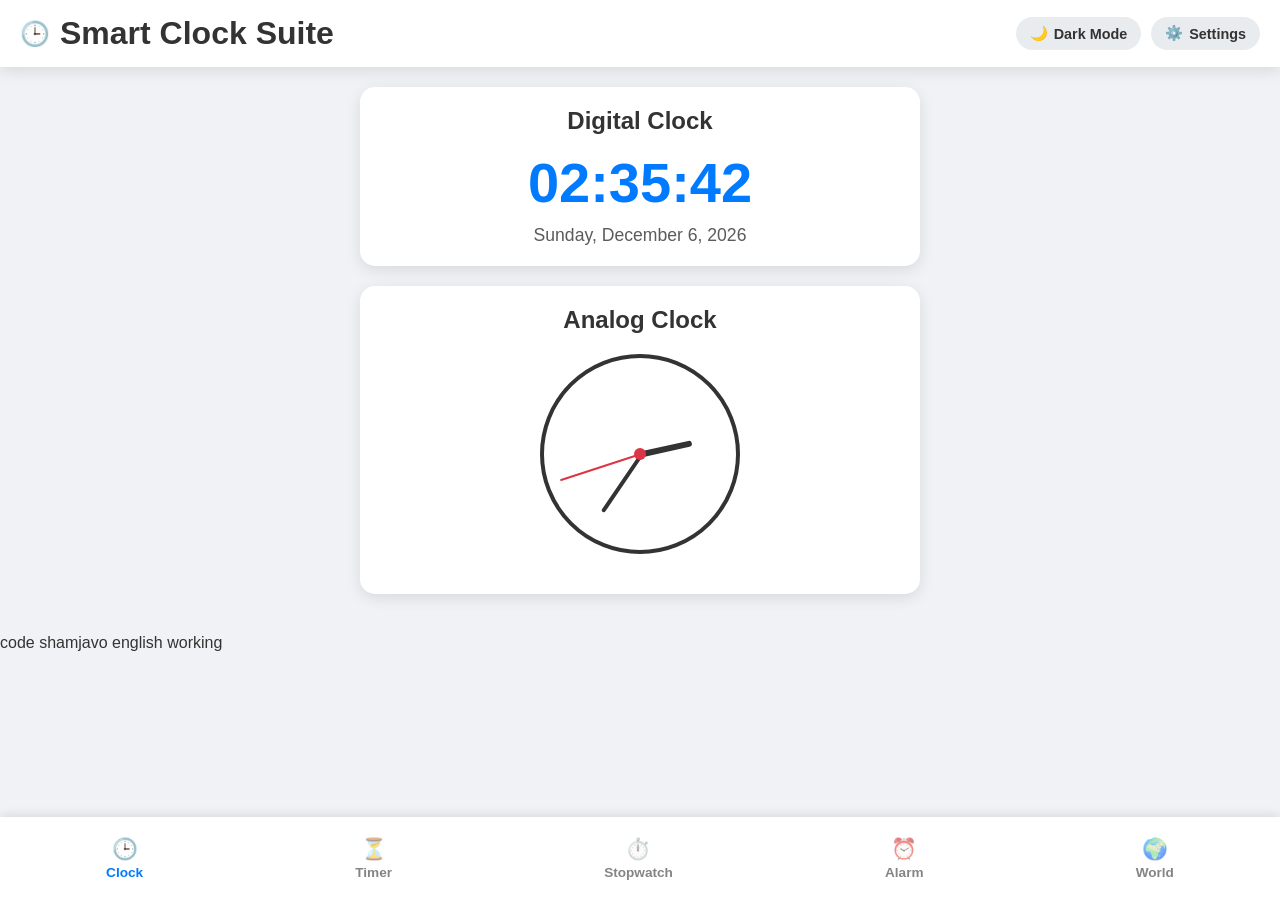
==== index.html @ b1844b11 "fix folder structure" ====
<!DOCTYPE html>
<html lang="en">
<head>
    <meta charset="UTF-8">
    <meta name="viewport" content="width=device-width, initial-scale=1.0">
    <title>Smart Clock Suite</title>
    <link rel="stylesheet" href="style.css">
    <link rel="icon" href="data:,">

</head>
<body>

    <!-- HEADER -->
    <header class="header">
        <div class="logo-box">
            <span>🕒</span>
            <h1>Smart Clock Suite</h1>
        </div>
        <div class="header-actions">
            <button id="themeBtn" title="Toggle Theme" class="fallback-btn">
                <span class="mode-icon">🌙</span> <span class="btn-text">Dark Mode</span>
            </button>
            <button id="settingsBtn" onclick="alert('Settings Coming Soon')" title="Settings" class="fallback-btn">
                <span>⚙️</span> <span class="btn-text">Settings</span>
            </button>
        </div>
    </header>

    <!-- CLOCK PAGE -->
    <section id="clockPage" class="page active">
        <div class="card">
            <h2>Digital Clock</h2>
            <div id="digitalClock" class="digital-clock">00:00:00</div>
            <div id="dateDisplay" class="date-display">Loading...</div>
        </div>

        <div class="card">
            <h2>Analog Clock</h2>
            <div class="analog-clock">
                <div class="hand hour" id="hour"></div>
                <div class="hand minute" id="minute"></div>
                <div class="hand second" id="second"></div>
                <div class="center-dot"></div>
            </div>
        </div>
    </section>

    <!-- TIMER PAGE -->
    <section id="timerPage" class="page">
        <div class="card">
            <h2>Timer</h2>
            <div class="timer-inputs">
                <input type="number" id="hours" placeholder="HH" min="0" max="23">
                <input type="number" id="minutes" placeholder="MM" min="0" max="59">
                <input type="number" id="seconds" placeholder="SS" min="0" max="59">
            </div>
            <select id="timerSound">
                <option value="beep1">🎵 Beep Sound 1</option>
                <option value="beep2">🎵 Beep Sound 2</option>
            </select>
            <div id="timerDisplay" class="big-display">00:00:00</div>
            <div class="button-group">
                <button id="startTimerBtn">Start</button>
                <button id="pauseTimerBtn">Pause</button>
                <button id="resetTimerBtn">Reset</button>
            </div>
            <h3>Recent Timers</h3>
            <div id="recentTimers">No Recent Timers</div>
            <button id="clearRecentBtn">Clear Recent</button>
        </div>
    </section>

    <!-- STOPWATCH PAGE -->
    <section id="stopwatchPage" class="page">
        <div class="card">
            <h2>Stopwatch</h2>
            <div id="stopwatchDisplay" class="big-display">00:00:00:00</div>
            <div class="button-group">
                <button id="startStopwatchBtn">Start</button>
                <button id="pauseStopwatchBtn">Pause</button>
                <button id="resetStopwatchBtn">Reset</button>
                <button id="lapBtn">Lap</button>
            </div>
            <h3>Lap History</h3>
            <div id="lapHistory">No Laps Recorded</div>
        </div>
    </section>

    <!-- WORLD CLOCK PAGE -->
    <section id="worldClockPage" class="page">
        <div class="card">
            <h2>🌍 World Clock</h2>
            <div class="world-time">
                <p>🇮🇳 India: <span id="indiaTime"></span></p>
                <p>🇬🇧 London: <span id="londonTime"></span></p>
                <p>🇺🇸 New York: <span id="newYorkTime"></span></p>
            </div>
        </div>
    </section>

    <!-- ALARM PAGE -->
    <section id="alarmPage" class="page">
        <div class="card">
            <h2>⏰ Alarm</h2>
            <input type="time" id="alarmTime">
            <select id="alarmSound">
                <option value="beep1">🎵 Beep Sound 1</option>
                <option value="beep2">🎵 Beep Sound 2</option>
            </select>
            <div class="button-group">
                <button id="setAlarmBtn">🔔 Set Alarm</button>
                <button id="cancelAlarmBtn">❌ Cancel</button>
                <button onclick="playSystemBeep(440, 0.5)">🔊 Test</button>
            </div>
            <div id="alarmStatus">No Alarm Set</div>
        </div>
    </section>

    <!-- MOBILE NAVIGATION (FIXED WITH SYSTEM EMOJIS) -->
    <nav class="bottom-nav">
        <button class="nav-btn active" onclick="showPage('clockPage', this)">
            <span class="nav-icon">🕒</span>
            <span>Clock</span>
        </button>
        <button class="nav-btn" onclick="showPage('timerPage', this)">
            <span class="nav-icon">⏳</span>
            <span>Timer</span>
        </button>
        <button class="nav-btn" onclick="showPage('stopwatchPage', this)">
            <span class="nav-icon">⏱️</span>
            <span>Stopwatch</span>
        </button>
        <button class="nav-btn" onclick="showPage('alarmPage', this)">
            <span class="nav-icon">⏰</span>
            <span>Alarm</span>
        </button>
        <button class="nav-btn" onclick="showPage('worldClockPage', this)">
            <span class="nav-icon">🌍</span>
            <span>World</span>
        </button>
    </nav>

    <script src="script.js"></script>
</body>
</html> code shamjavo english working
---- style.css ----
/* Global Variables for Dynamic Theme Management */
:root {
    --bg-color: #f0f2f5;
    --card-bg: #ffffff;
    --text-color: #333333;
    --primary-color: #007bff;
    --accent-color: #e9ecef;
    --shadow: 0 4px 15px rgba(0, 0, 0, 0.1);
}

[data-theme="dark"] {
    --bg-color: #121212;
    --card-bg: #1e1e1e;
    --text-color: #ffffff;
    --primary-color: #375a7f;
    --accent-color: #2b2b2b;
    --shadow: 0 4px 15px rgba(0, 0, 0, 0.5);
}

* {
    margin: 0;
    padding: 0;
    box-sizing: border-box;
    font-family: 'Segoe UI', Tahoma, Geneva, Verdana, sans-serif;
}

body {
    background-color: var(--bg-color);
    color: var(--text-color);
    transition: background 0.3s, color 0.3s;
    padding-bottom: 90px;
}

/* Header Layout */
.header {
    display: flex;
    justify-content: space-between;
    align-items: center;
    padding: 15px 20px;
    background-color: var(--card-bg);
    box-shadow: var(--shadow);
}

.logo-box {
    display: flex;
    align-items: center;
    gap: 10px;
}

.logo-box span { font-size: 1.5rem; }

.header-actions {
    display: flex;
    align-items: center;
    gap: 10px;
}

.header-actions .fallback-btn {
    background-color: var(--accent-color);
    border: none;
    color: var(--text-color);
    padding: 8px 14px;
    border-radius: 20px;
    cursor: pointer;
    display: inline-flex;
    align-items: center;
    gap: 6px;
    font-size: 0.9rem;
    font-weight: 600;
}

/* Page Control Rules */
.page {
    display: none;
    padding: 20px;
    max-width: 600px;
    margin: 0 auto;
}

.page.active {
    display: block;
}

/* Container Cards */
.card {
    background-color: var(--card-bg);
    border-radius: 15px;
    padding: 20px;
    margin-bottom: 20px;
    box-shadow: var(--shadow);
    text-align: center;
}

.card h2 {
    margin-bottom: 15px;
    font-size: 1.5rem;
}

/* Clock Displays */
.digital-clock {
    font-size: 3.5rem;
    font-weight: bold;
    color: var(--primary-color);
    margin-bottom: 10px;
}

.date-display {
    font-size: 1.1rem;
    opacity: 0.8;
}

/* Analog UI Element styling */
.analog-clock {
    width: 200px;
    height: 200px;
    border: 4px solid var(--text-color);
    border-radius: 50%;
    margin: 20px auto;
    position: relative;
}

.hand {
    position: absolute;
    bottom: 50%;
    left: 50%;
    transform-origin: bottom;
    background-color: var(--text-color);
    border-top-left-radius: 10px;
    border-top-right-radius: 10px;
    transform: translateX(-50%);
}

.hour { width: 6px; height: 50px; }
.minute { width: 4px; height: 70px; }
.second { width: 2px; height: 85px; background-color: #dc3545; }

.center-dot {
    width: 12px;
    height: 12px;
    background-color: #dc3545;
    border-radius: 50%;
    position: absolute;
    top: 50%;
    left: 50%;
    transform: translate(-50%, -50%);
}

/* Generic Timers & Controls */
.big-display {
    font-size: 3rem;
    font-weight: bold;
    margin: 20px 0;
}

.timer-inputs {
    display: flex;
    justify-content: center;
    gap: 10px;
    margin-bottom: 15px;
}

.timer-inputs input, select, input[type="time"] {
    padding: 10px;
    border: 1px solid #ccc;
    border-radius: 5px;
    text-align: center;
    background: var(--card-bg);
    color: var(--text-color);
    font-size: 1rem;
}

.timer-inputs input { width: 65px; }

select, input[type="time"] {
    width: 100%;
    max-width: 200px;
    margin: 8px auto;
    display: block;
}

.button-group {
    display: flex;
    justify-content: center;
    gap: 10px;
    margin: 15px 0;
}

button {
    padding: 10px 20px;
    border: none;
    border-radius: 5px;
    background-color: var(--primary-color);
    color: white;
    font-weight: bold;
    cursor: pointer;
    transition: opacity 0.2s;
}

button:hover { opacity: 0.9; }

#recentTimers, #lapHistory, #alarmStatus {
    background-color: var(--accent-color);
    padding: 10px;
    border-radius: 5px;
    margin: 10px 0;
    max-height: 150px;
    overflow-y: auto;
    font-size: 0.9rem;
}

.world-time p {
    font-size: 1.2rem;
    margin: 12px 0;
    display: flex;
    justify-content: space-between;
    padding: 0 20px;
}

/* Bottom Tab Bar Layout */
.bottom-nav {
    position: fixed;
    bottom: 0;
    left: 0;
    width: 100%;
    background-color: var(--card-bg);
    display: flex;
    justify-content: space-around;
    padding: 10px 0;
    box-shadow: 0 -2px 10px rgba(0,0,0,0.1);
    z-index: 100;
}

.nav-btn {
    background: none;
    border: none;
    color: var(--text-color);
    display: flex;
    flex-direction: column;
    align-items: center;
    font-size: 0.85rem;
    cursor: pointer;
    opacity: 0.6;
}

.nav-icon {
    font-size: 1.3rem;
    margin-bottom: 4px;
}

.nav-btn.active { color: #007bff; opacity: 1; font-weight: bold; }
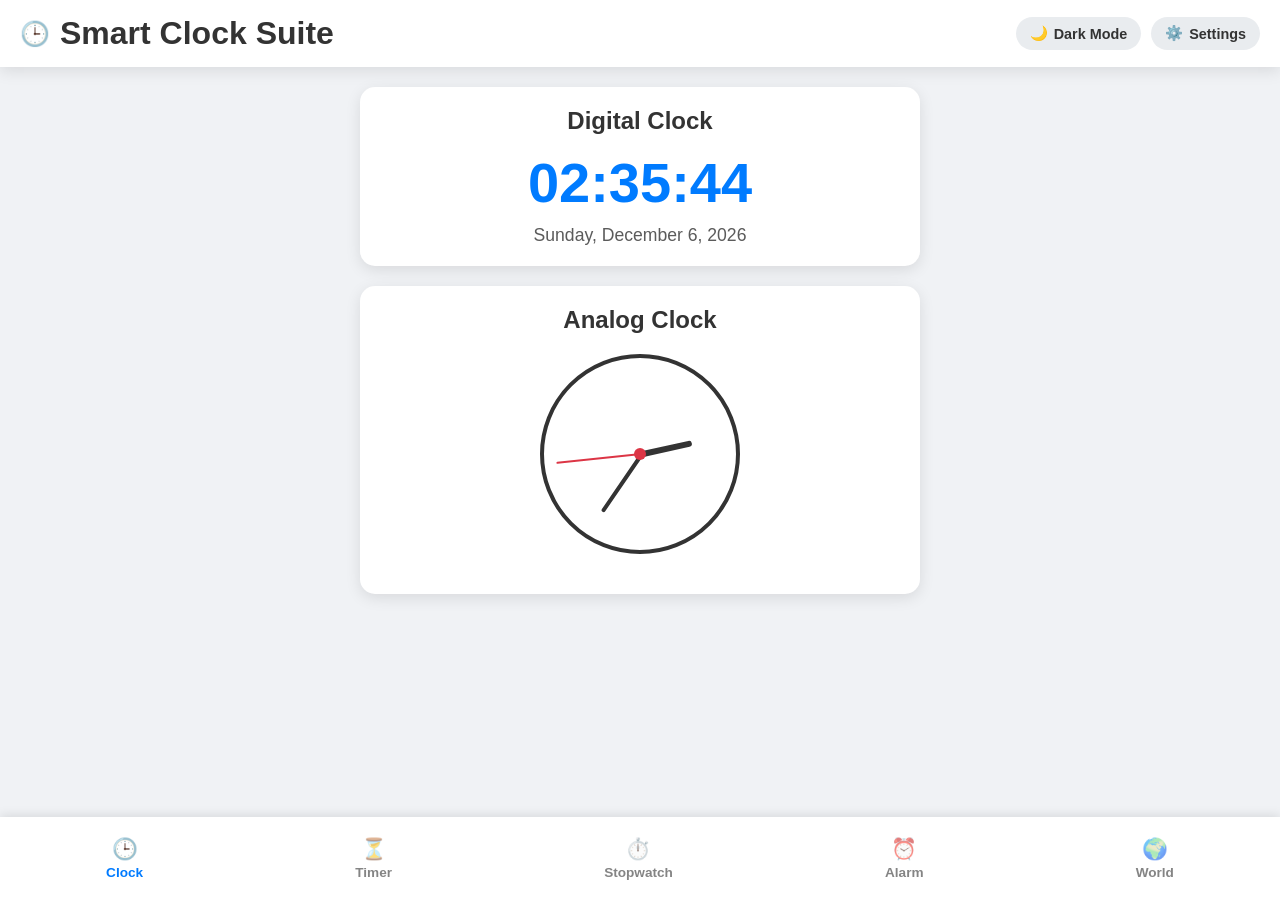
==== commit 11f2a692: "fix html update" ====
--- a/index.html
+++ b/index.html
@@ -142,4 +142,4 @@
 
     <script src="script.js"></script>
 </body>
-</html> code shamjavo english working +</html> 
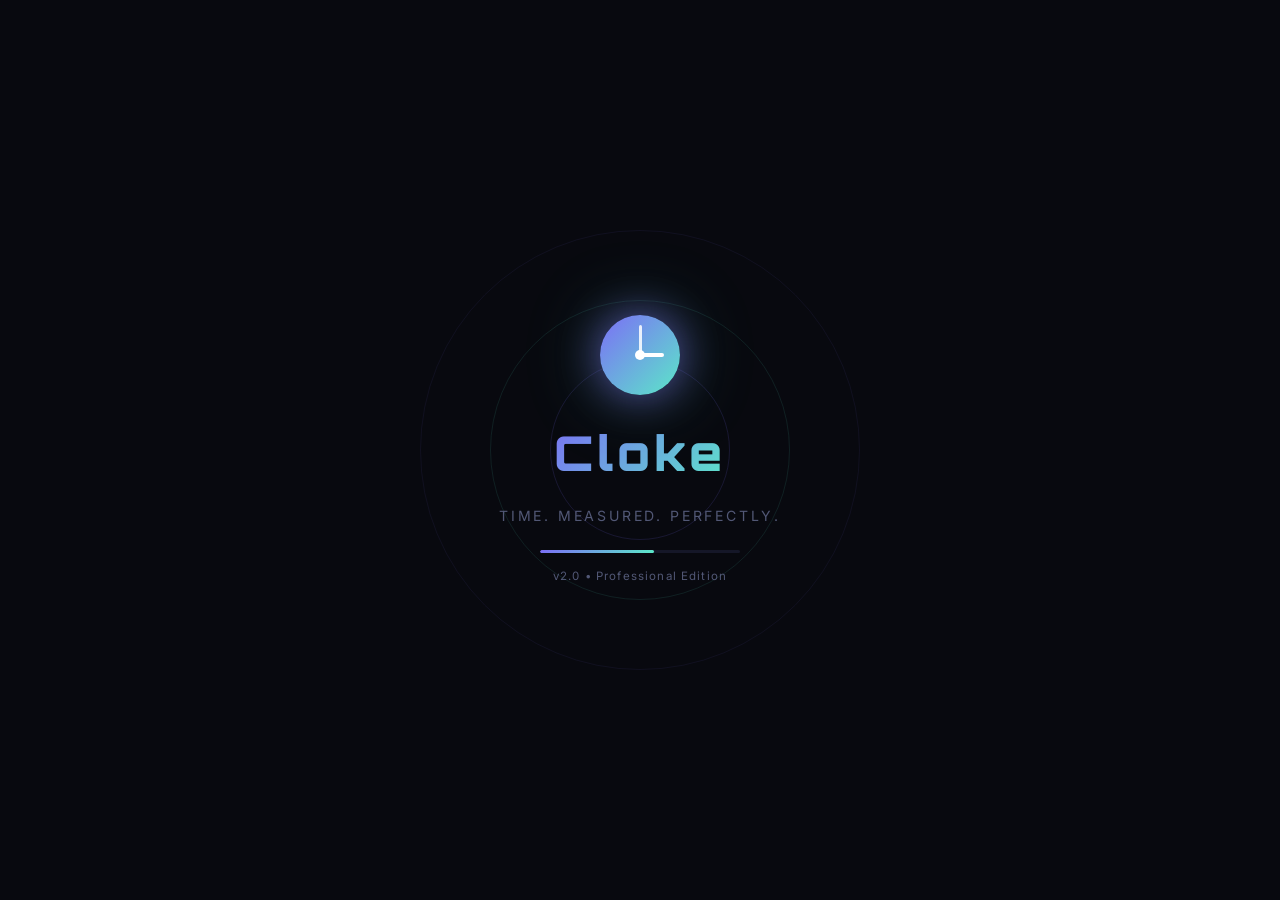
==== commit ab575bc7: "Updated project files" ====
--- a/index.html
+++ b/index.html
@@ -1,145 +1,335 @@
 <!DOCTYPE html>
-<html lang="en">
+<html lang="en" data-theme="dark">
 <head>
-    <meta charset="UTF-8">
-    <meta name="viewport" content="width=device-width, initial-scale=1.0">
-    <title>Smart Clock Suite</title>
-    <link rel="stylesheet" href="style.css">
-    <link rel="icon" href="data:,">
-
+  <meta charset="UTF-8" />
+  <meta name="viewport" content="width=device-width, initial-scale=1.0" />
+  <meta name="description" content="Cloke — Professional Clock App with Digital Clock, World Clock, Timer, Stopwatch & Alarm." />
+  <title>Cloke — Professional Clock App</title>
+  <link rel="preconnect" href="https://fonts.googleapis.com" />
+  <link rel="preconnect" href="https://fonts.gstatic.com" crossorigin />
+  <link href="https://fonts.googleapis.com/css2?family=Inter:wght@300;400;500;600;700;800&family=JetBrains+Mono:wght@400;500;700&family=Orbitron:wght@700;900&display=swap" rel="stylesheet" />
+  <link rel="stylesheet" href="style.css" />
 </head>
 <body>
 
-    <!-- HEADER -->
-    <header class="header">
-        <div class="logo-box">
-            <span>🕒</span>
-            <h1>Smart Clock Suite</h1>
-        </div>
-        <div class="header-actions">
-            <button id="themeBtn" title="Toggle Theme" class="fallback-btn">
-                <span class="mode-icon">🌙</span> <span class="btn-text">Dark Mode</span>
-            </button>
-            <button id="settingsBtn" onclick="alert('Settings Coming Soon')" title="Settings" class="fallback-btn">
-                <span>⚙️</span> <span class="btn-text">Settings</span>
-            </button>
-        </div>
+  <!-- ══════════════════════ SPLASH SCREEN ══════════════════════ -->
+  <div class="splash-screen" id="splash-screen" aria-label="Loading Cloke App">
+    <div class="splash-bg-ring splash-ring-1"></div>
+    <div class="splash-bg-ring splash-ring-2"></div>
+    <div class="splash-bg-ring splash-ring-3"></div>
+    <div class="splash-content">
+      <div class="splash-clock-icon" aria-hidden="true">
+        <div class="splash-clock-face">
+          <div class="splash-hand splash-hour-hand"></div>
+          <div class="splash-hand splash-minute-hand"></div>
+          <div class="splash-center-dot"></div>
+        </div>
+      </div>
+      <div class="splash-logo-name">Cloke</div>
+      <div class="splash-tagline">Time. Measured. Perfectly.</div>
+      <div class="splash-progress-track">
+        <div class="splash-progress-bar" id="splash-progress"></div>
+      </div>
+      <div class="splash-version">v2.0  •  Professional Edition</div>
+    </div>
+  </div>
+
+  <!-- ══════════════════════ BACKGROUND PARTICLES ══════════════════════ -->
+  <div class="bg-particles" aria-hidden="true">
+    <div class="particle"></div><div class="particle"></div>
+    <div class="particle"></div><div class="particle"></div>
+    <div class="particle"></div><div class="particle"></div>
+  </div>
+
+  <!-- ══════════════════════ APP SHELL ══════════════════════ -->
+  <div class="app-shell" id="app-shell">
+
+    <!-- Header -->
+    <header class="app-header">
+      <div class="logo">
+        <div class="logo-icon" aria-hidden="true">⏱</div>
+        <span class="logo-name">Cloke</span>
+      </div>
+      <div class="header-actions">
+        <button class="dark-mode-btn" id="dark-mode-btn" aria-label="Toggle dark/light mode" title="Toggle Theme">
+          <span class="dark-mode-icon" id="theme-icon">☀️</span>
+        </button>
+      </div>
     </header>
 
-    <!-- CLOCK PAGE -->
-    <section id="clockPage" class="page active">
-        <div class="card">
-            <h2>Digital Clock</h2>
-            <div id="digitalClock" class="digital-clock">00:00:00</div>
-            <div id="dateDisplay" class="date-display">Loading...</div>
-        </div>
-
-        <div class="card">
-            <h2>Analog Clock</h2>
-            <div class="analog-clock">
-                <div class="hand hour" id="hour"></div>
-                <div class="hand minute" id="minute"></div>
-                <div class="hand second" id="second"></div>
-                <div class="center-dot"></div>
-            </div>
-        </div>
-    </section>
-
-    <!-- TIMER PAGE -->
-    <section id="timerPage" class="page">
-        <div class="card">
-            <h2>Timer</h2>
-            <div class="timer-inputs">
-                <input type="number" id="hours" placeholder="HH" min="0" max="23">
-                <input type="number" id="minutes" placeholder="MM" min="0" max="59">
-                <input type="number" id="seconds" placeholder="SS" min="0" max="59">
-            </div>
-            <select id="timerSound">
-                <option value="beep1">🎵 Beep Sound 1</option>
-                <option value="beep2">🎵 Beep Sound 2</option>
-            </select>
-            <div id="timerDisplay" class="big-display">00:00:00</div>
-            <div class="button-group">
-                <button id="startTimerBtn">Start</button>
-                <button id="pauseTimerBtn">Pause</button>
-                <button id="resetTimerBtn">Reset</button>
-            </div>
-            <h3>Recent Timers</h3>
-            <div id="recentTimers">No Recent Timers</div>
-            <button id="clearRecentBtn">Clear Recent</button>
-        </div>
-    </section>
-
-    <!-- STOPWATCH PAGE -->
-    <section id="stopwatchPage" class="page">
-        <div class="card">
-            <h2>Stopwatch</h2>
-            <div id="stopwatchDisplay" class="big-display">00:00:00:00</div>
-            <div class="button-group">
-                <button id="startStopwatchBtn">Start</button>
-                <button id="pauseStopwatchBtn">Pause</button>
-                <button id="resetStopwatchBtn">Reset</button>
-                <button id="lapBtn">Lap</button>
-            </div>
-            <h3>Lap History</h3>
-            <div id="lapHistory">No Laps Recorded</div>
-        </div>
-    </section>
-
-    <!-- WORLD CLOCK PAGE -->
-    <section id="worldClockPage" class="page">
-        <div class="card">
-            <h2>🌍 World Clock</h2>
-            <div class="world-time">
-                <p>🇮🇳 India: <span id="indiaTime"></span></p>
-                <p>🇬🇧 London: <span id="londonTime"></span></p>
-                <p>🇺🇸 New York: <span id="newYorkTime"></span></p>
-            </div>
-        </div>
-    </section>
-
-    <!-- ALARM PAGE -->
-    <section id="alarmPage" class="page">
-        <div class="card">
-            <h2>⏰ Alarm</h2>
-            <input type="time" id="alarmTime">
-            <select id="alarmSound">
-                <option value="beep1">🎵 Beep Sound 1</option>
-                <option value="beep2">🎵 Beep Sound 2</option>
-            </select>
-            <div class="button-group">
-                <button id="setAlarmBtn">🔔 Set Alarm</button>
-                <button id="cancelAlarmBtn">❌ Cancel</button>
-                <button onclick="playSystemBeep(440, 0.5)">🔊 Test</button>
-            </div>
-            <div id="alarmStatus">No Alarm Set</div>
-        </div>
-    </section>
-
-    <!-- MOBILE NAVIGATION (FIXED WITH SYSTEM EMOJIS) -->
-    <nav class="bottom-nav">
-        <button class="nav-btn active" onclick="showPage('clockPage', this)">
-            <span class="nav-icon">🕒</span>
-            <span>Clock</span>
-        </button>
-        <button class="nav-btn" onclick="showPage('timerPage', this)">
-            <span class="nav-icon">⏳</span>
-            <span>Timer</span>
-        </button>
-        <button class="nav-btn" onclick="showPage('stopwatchPage', this)">
-            <span class="nav-icon">⏱️</span>
-            <span>Stopwatch</span>
-        </button>
-        <button class="nav-btn" onclick="showPage('alarmPage', this)">
-            <span class="nav-icon">⏰</span>
-            <span>Alarm</span>
-        </button>
-        <button class="nav-btn" onclick="showPage('worldClockPage', this)">
-            <span class="nav-icon">🌍</span>
-            <span>World</span>
-        </button>
+    <!-- Tab Navigation -->
+    <nav class="tab-nav" role="tablist" aria-label="Application tabs">
+      <button class="tab-btn active" id="tab-clock"     role="tab" aria-selected="true"  aria-controls="panel-clock"     data-tab="clock">
+        <span class="tab-icon">🕐</span><span>Clock</span>
+      </button>
+      <button class="tab-btn"        id="tab-world"     role="tab" aria-selected="false" aria-controls="panel-world"     data-tab="world">
+        <span class="tab-icon">🌍</span><span>World</span>
+      </button>
+      <button class="tab-btn"        id="tab-timer"     role="tab" aria-selected="false" aria-controls="panel-timer"     data-tab="timer">
+        <span class="tab-icon">⏳</span><span>Timer</span>
+      </button>
+      <button class="tab-btn"        id="tab-stopwatch" role="tab" aria-selected="false" aria-controls="panel-stopwatch" data-tab="stopwatch">
+        <span class="tab-icon">⏱</span><span>Watch</span>
+      </button>
+      <button class="tab-btn"        id="tab-alarm"     role="tab" aria-selected="false" aria-controls="panel-alarm"     data-tab="alarm">
+        <span class="tab-icon">🔔</span><span>Alarm</span>
+      </button>
     </nav>
 
-    <script src="script.js"></script>
+    <main class="tab-content-wrapper">
+
+      <!-- ═══════════════════════════════ DIGITAL CLOCK PANEL ═══ -->
+      <section id="panel-clock" class="tab-panel active" role="tabpanel" aria-labelledby="tab-clock">
+
+        <!-- Country / Timezone Selector -->
+        <div class="clock-tz-row">
+          <span class="clock-tz-label">🌐 Timezone</span>
+          <select id="clock-tz-select" class="tz-select" aria-label="Select timezone">
+            <!-- Populated by JS -->
+          </select>
+        </div>
+
+        <!-- Big Digital Time -->
+        <div class="digital-clock-display">
+          <div class="digital-time-wrap">
+            <div class="digital-time" id="digital-time" aria-live="polite" aria-label="Current time">00:00:00</div>
+            <div class="digital-ampm" id="digital-ampm">AM</div>
+          </div>
+          <div class="digital-country-badge" id="digital-country-badge">
+            <span id="clock-flag">🌐</span>
+            <span id="clock-country-name">Local</span>
+            <span class="tz-offset-badge" id="clock-tz-offset">UTC+0</span>
+          </div>
+        </div>
+
+        <!-- Date Card with Day, Date, Month, Year -->
+        <div class="date-card">
+          <div class="date-card-header">📅 Date Details</div>
+          <div class="date-grid">
+            <div class="date-cell">
+              <div class="date-cell-value" id="digital-day-name">—</div>
+              <div class="date-cell-label">Day</div>
+            </div>
+            <div class="date-divider"></div>
+            <div class="date-cell">
+              <div class="date-cell-value date-num" id="digital-date">—</div>
+              <div class="date-cell-label">Date</div>
+            </div>
+            <div class="date-divider"></div>
+            <div class="date-cell">
+              <div class="date-cell-value" id="digital-month">—</div>
+              <div class="date-cell-label">Month</div>
+            </div>
+            <div class="date-divider"></div>
+            <div class="date-cell">
+              <div class="date-cell-value date-num" id="digital-year">—</div>
+              <div class="date-cell-label">Year</div>
+            </div>
+          </div>
+        </div>
+
+        <!-- Week Progress -->
+        <div class="week-card">
+          <div class="week-card-header">
+            <span>📊 Week Progress</span>
+            <span class="week-num" id="week-num">Week —</span>
+          </div>
+          <div class="week-dots" id="week-dots" aria-label="Days of the week"></div>
+          <div class="day-labels">
+            <span>Sun</span><span>Mon</span><span>Tue</span><span>Wed</span><span>Thu</span><span>Fri</span><span>Sat</span>
+          </div>
+        </div>
+
+      </section>
+      <!-- ═══════════════════════════════════════════════════════ -->
+
+
+      <!-- ══════════════════════════════════ WORLD CLOCK PANEL ═══ -->
+      <section id="panel-world" class="tab-panel" role="tabpanel" aria-labelledby="tab-world">
+
+        <div class="world-add-row">
+          <select id="world-tz-select" class="tz-select world-select" aria-label="Select country for world clock">
+            <!-- Populated by JS -->
+          </select>
+          <button class="btn btn-primary world-add-btn" id="world-add-btn" aria-label="Add world clock">
+            + Add
+          </button>
+        </div>
+
+        <div class="world-clock-grid" id="world-clock-grid" aria-live="polite" aria-label="World clocks">
+          <div class="world-empty" id="world-empty">
+            <div class="world-empty-icon">🌍</div>
+            <p>No world clocks added yet.</p>
+            <p class="world-empty-sub">Select a country above and tap + Add.</p>
+          </div>
+        </div>
+
+      </section>
+      <!-- ════════════════════════════════════════════════════════ -->
+
+
+      <!-- ═══════════════════════════════════════ TIMER PANEL ═══ -->
+      <section id="panel-timer" class="tab-panel" role="tabpanel" aria-labelledby="tab-timer">
+
+        <div class="timer-ring-wrap">
+          <svg class="ring-svg" viewBox="0 0 220 220" aria-hidden="true">
+            <circle class="ring-bg"  cx="110" cy="110" r="96" />
+            <circle class="ring-fg" id="timer-ring-fg" cx="110" cy="110" r="96" />
+          </svg>
+          <div class="ring-inner">
+            <div class="ring-display" id="timer-display">00:00:00</div>
+            <div class="ring-label"  id="timer-status-label">Ready</div>
+          </div>
+        </div>
+
+        <div class="time-inputs" id="timer-inputs">
+          <div class="time-input-group">
+            <input type="number" id="timer-hours"   class="time-input" min="0" max="99" value="0" placeholder="0" aria-label="Hours" />
+            <label for="timer-hours" class="time-input-label">HH</label>
+          </div>
+          <span class="time-sep" aria-hidden="true">:</span>
+          <div class="time-input-group">
+            <input type="number" id="timer-minutes" class="time-input" min="0" max="59" value="0" placeholder="0" aria-label="Minutes" />
+            <label for="timer-minutes" class="time-input-label">MM</label>
+          </div>
+          <span class="time-sep" aria-hidden="true">:</span>
+          <div class="time-input-group">
+            <input type="number" id="timer-seconds" class="time-input" min="0" max="59" value="0" placeholder="0" aria-label="Seconds" />
+            <label for="timer-seconds" class="time-input-label">SS</label>
+          </div>
+        </div>
+
+        <div class="sound-row">
+          <label for="timer-sound" class="sound-label">🔊 Alert Sound</label>
+          <select id="timer-sound" class="sound-select" aria-label="Select alert sound">
+            <option value="bell">🔔 Bell</option>
+            <option value="chime">🎵 Chime</option>
+            <option value="beep">📡 Beep</option>
+            <option value="alarm">🚨 Alarm</option>
+            <option value="none">🔇 Silent</option>
+          </select>
+        </div>
+
+        <div class="controls">
+          <button class="btn btn-primary"   id="timer-start-btn"  aria-label="Start timer">▶ Start</button>
+          <button class="btn btn-secondary" id="timer-pause-btn"  aria-label="Pause timer"  disabled>⏸ Pause</button>
+          <button class="btn btn-ghost"     id="timer-reset-btn"  aria-label="Reset timer">↺ Reset</button>
+        </div>
+
+        <div class="recent-section">
+          <div class="recent-header">
+            <h3 class="recent-title">Recent Timers</h3>
+            <button class="btn-text-danger" id="timer-clear-recent" aria-label="Clear recent timers">Clear All</button>
+          </div>
+          <ul class="recent-list" id="timer-recent-list" aria-label="Recent timers list">
+            <li class="recent-empty">No recent timers yet.</li>
+          </ul>
+        </div>
+
+      </section>
+      <!-- ══════════════════════════════════════════════════════ -->
+
+
+      <!-- ════════════════════════════════════ STOPWATCH PANEL ═══ -->
+      <section id="panel-stopwatch" class="tab-panel" role="tabpanel" aria-labelledby="tab-stopwatch">
+
+        <div class="stopwatch-display-wrap">
+          <div class="stopwatch-display" id="sw-display">00:00:00</div>
+          <div class="stopwatch-ms"      id="sw-ms-display">.000</div>
+        </div>
+
+        <div class="controls">
+          <button class="btn btn-primary"   id="sw-start-btn" aria-label="Start stopwatch">▶ Start</button>
+          <button class="btn btn-secondary" id="sw-pause-btn" aria-label="Pause stopwatch" disabled>⏸ Pause</button>
+          <button class="btn btn-accent"    id="sw-lap-btn"   aria-label="Record lap"       disabled>⚑ Lap</button>
+          <button class="btn btn-ghost"     id="sw-reset-btn" aria-label="Reset stopwatch">↺ Reset</button>
+        </div>
+
+        <div class="lap-section" id="lap-section">
+          <div class="lap-header-row">
+            <h3 class="lap-title">Lap Times</h3>
+            <span class="lap-count-badge" id="lap-count-badge" aria-live="polite">0 laps</span>
+          </div>
+          <div class="lap-table-wrap">
+            <table class="lap-table" aria-label="Lap times table">
+              <thead>
+                <tr>
+                  <th scope="col">#</th>
+                  <th scope="col">Lap Time</th>
+                  <th scope="col">Split</th>
+                  <th scope="col">Status</th>
+                </tr>
+              </thead>
+              <tbody id="lap-tbody">
+                <tr class="lap-empty-row">
+                  <td colspan="4">No laps recorded yet.</td>
+                </tr>
+              </tbody>
+            </table>
+          </div>
+        </div>
+
+      </section>
+      <!-- ═════════════════════════════════════════════════════════ -->
+
+
+      <!-- ═══════════════════════════════════════ ALARM PANEL ═══ -->
+      <section id="panel-alarm" class="tab-panel" role="tabpanel" aria-labelledby="tab-alarm">
+
+        <div class="alarm-clock-display">
+          <div class="live-clock" id="live-clock" aria-live="polite" aria-label="Current time">--:--:--</div>
+          <div class="live-date"  id="live-date">Loading…</div>
+        </div>
+
+        <div class="alarm-form card">
+          <h3 class="form-title">Set New Alarm</h3>
+          <div class="alarm-form-row">
+            <div class="form-group">
+              <label for="alarm-time" class="form-label">Time</label>
+              <input type="time" id="alarm-time" class="form-input" aria-label="Alarm time" />
+            </div>
+            <div class="form-group">
+              <label for="alarm-label-input" class="form-label">Label (optional)</label>
+              <input type="text" id="alarm-label-input" class="form-input" placeholder="e.g. Wake up!" maxlength="30" aria-label="Alarm label" />
+            </div>
+            <div class="form-group">
+              <label for="alarm-sound-select" class="form-label">Sound</label>
+              <select id="alarm-sound-select" class="sound-select" aria-label="Alarm sound">
+                <option value="bell">🔔 Bell</option>
+                <option value="chime">🎵 Chime</option>
+                <option value="beep">📡 Beep</option>
+                <option value="alarm">🚨 Alarm</option>
+                <option value="none">🔇 Silent</option>
+              </select>
+            </div>
+          </div>
+          <button class="btn btn-primary full-width" id="add-alarm-btn" aria-label="Add alarm">+ Add Alarm</button>
+        </div>
+
+        <div class="alarm-list-section">
+          <h3 class="section-title">Your Alarms</h3>
+          <ul class="alarm-list" id="alarm-list" aria-label="Alarms list" aria-live="polite">
+            <li class="alarm-empty">No alarms set. Add one above!</li>
+          </ul>
+        </div>
+
+      </section>
+      <!-- ═══════════════════════════════════════════════════════ -->
+
+    </main>
+
+  </div><!-- /.app-shell -->
+
+  <!-- Alert / Notification Modal -->
+  <div class="modal-overlay" id="alert-modal" role="dialog" aria-modal="true" aria-labelledby="modal-title" hidden>
+    <div class="modal">
+      <div class="modal-icon" id="modal-icon">⏰</div>
+      <h2 class="modal-title" id="modal-title">Time's Up!</h2>
+      <p class="modal-message" id="modal-message">Your timer has completed.</p>
+      <button class="btn btn-primary full-width" id="modal-close-btn" aria-label="Dismiss notification">Dismiss</button>
+    </div>
+  </div>
+
+  <script src="script.js"></script>
 </body>
-</html> +</html>
--- a/style.css
+++ b/style.css
@@ -1,250 +1,1124 @@
-/* Global Variables for Dynamic Theme Management */
+/* ────────────────────────────────────────────────────────────
+   Cloke v2.0 — Professional Clock App  |  style.css
+──────────────────────────────────────────────────────────── */
+
+/* ── Design Tokens (Dark Mode — Default) ── */
 :root {
-    --bg-color: #f0f2f5;
-    --card-bg: #ffffff;
-    --text-color: #333333;
-    --primary-color: #007bff;
-    --accent-color: #e9ecef;
-    --shadow: 0 4px 15px rgba(0, 0, 0, 0.1);
-}
-
-[data-theme="dark"] {
-    --bg-color: #121212;
-    --card-bg: #1e1e1e;
-    --text-color: #ffffff;
-    --primary-color: #375a7f;
-    --accent-color: #2b2b2b;
-    --shadow: 0 4px 15px rgba(0, 0, 0, 0.5);
-}
-
-* {
-    margin: 0;
-    padding: 0;
-    box-sizing: border-box;
-    font-family: 'Segoe UI', Tahoma, Geneva, Verdana, sans-serif;
-}
+  --bg-base:    #08090f;
+  --bg-surface: #0f1020;
+  --bg-card:    #151728;
+  --bg-input:   #1c1e33;
+  --border:         rgba(255,255,255,0.07);
+  --border-hover:   rgba(255,255,255,0.16);
+
+  --accent-primary:   #7c6ef6;
+  --accent-secondary: #5be8c8;
+  --accent-warm:      #f77f5e;
+  --accent-alert:     #ff6b8a;
+
+  --text-primary:   #eeeffe;
+  --text-secondary: #8890b8;
+  --text-muted:     #525876;
+
+  --gradient-primary: linear-gradient(135deg, #7c6ef6 0%, #5be8c8 100%);
+  --gradient-warm:    linear-gradient(135deg, #f77f5e 0%, #f7c05e 100%);
+  --gradient-alert:   linear-gradient(135deg, #ff6b8a 0%, #f77f5e 100%);
+  --gradient-world:   linear-gradient(135deg, #5be8c8 0%, #3bb5ff 100%);
+
+  --radius-sm: 8px;
+  --radius-md: 14px;
+  --radius-lg: 22px;
+  --radius-xl: 32px;
+
+  --shadow-glow-purple: 0 0 40px rgba(124,110,246,0.25);
+  --shadow-glow-teal:   0 0 40px rgba(91,232,200,0.20);
+  --shadow-card:        0 8px 32px rgba(0,0,0,0.5);
+  --transition: 0.25s cubic-bezier(0.4,0,0.2,1);
+
+  /* Splash */
+  --splash-bg: #08090f;
+}
+
+/* ── Light Mode Overrides ── */
+[data-theme="light"] {
+  --bg-base:    #eef0fa;
+  --bg-surface: #ffffff;
+  --bg-card:    #f5f6ff;
+  --bg-input:   #e8eaf6;
+  --border:         rgba(0,0,0,0.09);
+  --border-hover:   rgba(0,0,0,0.18);
+
+  --text-primary:   #14163a;
+  --text-secondary: #4a5070;
+  --text-muted:     #9399bb;
+
+  --shadow-glow-purple: 0 0 40px rgba(124,110,246,0.15);
+  --shadow-glow-teal:   0 0 40px rgba(91,232,200,0.12);
+  --shadow-card:        0 8px 32px rgba(0,0,0,0.10);
+
+  --splash-bg: #eef0fa;
+}
+
+/* ── Reset & Base ── */
+*,*::before,*::after { box-sizing:border-box; margin:0; padding:0; }
+html { scroll-behavior:smooth; }
 
 body {
-    background-color: var(--bg-color);
-    color: var(--text-color);
-    transition: background 0.3s, color 0.3s;
-    padding-bottom: 90px;
-}
-
-/* Header Layout */
-.header {
-    display: flex;
-    justify-content: space-between;
-    align-items: center;
-    padding: 15px 20px;
-    background-color: var(--card-bg);
-    box-shadow: var(--shadow);
-}
-
-.logo-box {
-    display: flex;
-    align-items: center;
-    gap: 10px;
-}
-
-.logo-box span { font-size: 1.5rem; }
-
-.header-actions {
-    display: flex;
-    align-items: center;
-    gap: 10px;
-}
-
-.header-actions .fallback-btn {
-    background-color: var(--accent-color);
-    border: none;
-    color: var(--text-color);
-    padding: 8px 14px;
-    border-radius: 20px;
-    cursor: pointer;
-    display: inline-flex;
-    align-items: center;
-    gap: 6px;
-    font-size: 0.9rem;
-    font-weight: 600;
-}
-
-/* Page Control Rules */
-.page {
-    display: none;
-    padding: 20px;
-    max-width: 600px;
-    margin: 0 auto;
-}
-
-.page.active {
-    display: block;
-}
-
-/* Container Cards */
-.card {
-    background-color: var(--card-bg);
-    border-radius: 15px;
-    padding: 20px;
-    margin-bottom: 20px;
-    box-shadow: var(--shadow);
-    text-align: center;
-}
-
-.card h2 {
-    margin-bottom: 15px;
-    font-size: 1.5rem;
-}
-
-/* Clock Displays */
-.digital-clock {
-    font-size: 3.5rem;
-    font-weight: bold;
-    color: var(--primary-color);
-    margin-bottom: 10px;
-}
-
-.date-display {
-    font-size: 1.1rem;
-    opacity: 0.8;
-}
-
-/* Analog UI Element styling */
-.analog-clock {
-    width: 200px;
-    height: 200px;
-    border: 4px solid var(--text-color);
-    border-radius: 50%;
-    margin: 20px auto;
-    position: relative;
-}
-
-.hand {
-    position: absolute;
-    bottom: 50%;
-    left: 50%;
-    transform-origin: bottom;
-    background-color: var(--text-color);
-    border-top-left-radius: 10px;
-    border-top-right-radius: 10px;
-    transform: translateX(-50%);
-}
-
-.hour { width: 6px; height: 50px; }
-.minute { width: 4px; height: 70px; }
-.second { width: 2px; height: 85px; background-color: #dc3545; }
-
-.center-dot {
-    width: 12px;
-    height: 12px;
-    background-color: #dc3545;
-    border-radius: 50%;
-    position: absolute;
-    top: 50%;
-    left: 50%;
-    transform: translate(-50%, -50%);
-}
-
-/* Generic Timers & Controls */
-.big-display {
-    font-size: 3rem;
-    font-weight: bold;
-    margin: 20px 0;
-}
-
-.timer-inputs {
-    display: flex;
-    justify-content: center;
-    gap: 10px;
-    margin-bottom: 15px;
-}
-
-.timer-inputs input, select, input[type="time"] {
-    padding: 10px;
-    border: 1px solid #ccc;
-    border-radius: 5px;
-    text-align: center;
-    background: var(--card-bg);
-    color: var(--text-color);
-    font-size: 1rem;
-}
-
-.timer-inputs input { width: 65px; }
-
-select, input[type="time"] {
-    width: 100%;
-    max-width: 200px;
-    margin: 8px auto;
-    display: block;
-}
-
-.button-group {
-    display: flex;
-    justify-content: center;
-    gap: 10px;
-    margin: 15px 0;
-}
-
-button {
-    padding: 10px 20px;
-    border: none;
-    border-radius: 5px;
-    background-color: var(--primary-color);
-    color: white;
-    font-weight: bold;
-    cursor: pointer;
-    transition: opacity 0.2s;
-}
-
-button:hover { opacity: 0.9; }
-
-#recentTimers, #lapHistory, #alarmStatus {
-    background-color: var(--accent-color);
-    padding: 10px;
-    border-radius: 5px;
-    margin: 10px 0;
-    max-height: 150px;
-    overflow-y: auto;
-    font-size: 0.9rem;
-}
-
-.world-time p {
-    font-size: 1.2rem;
-    margin: 12px 0;
-    display: flex;
-    justify-content: space-between;
-    padding: 0 20px;
-}
-
-/* Bottom Tab Bar Layout */
-.bottom-nav {
-    position: fixed;
-    bottom: 0;
-    left: 0;
-    width: 100%;
-    background-color: var(--card-bg);
-    display: flex;
-    justify-content: space-around;
-    padding: 10px 0;
-    box-shadow: 0 -2px 10px rgba(0,0,0,0.1);
-    z-index: 100;
-}
-
-.nav-btn {
-    background: none;
-    border: none;
-    color: var(--text-color);
-    display: flex;
-    flex-direction: column;
-    align-items: center;
-    font-size: 0.85rem;
-    cursor: pointer;
-    opacity: 0.6;
-}
-
-.nav-icon {
-    font-size: 1.3rem;
-    margin-bottom: 4px;
-}
-
-.nav-btn.active { color: #007bff; opacity: 1; font-weight: bold; }
+  font-family: 'Inter', sans-serif;
+  background: var(--bg-base);
+  color: var(--text-primary);
+  min-height: 100vh;
+  overflow-x: hidden;
+  line-height: 1.6;
+  transition: background 0.4s ease, color 0.4s ease;
+}
+
+/* ══════════════════════════════════════════════════════════
+   SPLASH SCREEN
+══════════════════════════════════════════════════════════ */
+.splash-screen {
+  position: fixed;
+  inset: 0;
+  background: var(--splash-bg);
+  z-index: 9999;
+  display: flex;
+  align-items: center;
+  justify-content: center;
+  flex-direction: column;
+  overflow: hidden;
+  transition: opacity 0.6s ease, transform 0.6s ease;
+}
+
+.splash-screen.hide {
+  opacity: 0;
+  transform: scale(1.05);
+  pointer-events: none;
+}
+
+.splash-screen.gone { display: none; }
+
+/* Animated rings behind content */
+.splash-bg-ring {
+  position: absolute;
+  border-radius: 50%;
+  border: 1.5px solid rgba(124,110,246,0.15);
+  animation: ring-expand 3s ease-out infinite;
+}
+.splash-ring-1 { width:180px; height:180px; animation-delay:0s; }
+.splash-ring-2 { width:300px; height:300px; animation-delay:0.6s; border-color:rgba(91,232,200,0.10); }
+.splash-ring-3 { width:440px; height:440px; animation-delay:1.2s; border-color:rgba(124,110,246,0.07); }
+
+@keyframes ring-expand {
+  0%   { transform:scale(0.7); opacity:0.9; }
+  100% { transform:scale(1.4); opacity:0; }
+}
+
+.splash-content {
+  position: relative;
+  z-index: 1;
+  text-align: center;
+  display: flex;
+  flex-direction: column;
+  align-items: center;
+  gap: 14px;
+  animation: splash-fade-in 0.8s ease both;
+}
+
+@keyframes splash-fade-in {
+  from { opacity:0; transform:translateY(24px); }
+  to   { opacity:1; transform:translateY(0); }
+}
+
+/* Analog clock icon */
+.splash-clock-icon {
+  margin-bottom: 6px;
+}
+.splash-clock-face {
+  width: 80px;
+  height: 80px;
+  border-radius: 50%;
+  background: linear-gradient(135deg,#7c6ef6,#5be8c8);
+  position: relative;
+  box-shadow: 0 0 40px rgba(124,110,246,0.6), 0 0 80px rgba(91,232,200,0.3);
+  animation: clock-glow 2s ease-in-out infinite alternate;
+}
+@keyframes clock-glow {
+  from { box-shadow: 0 0 30px rgba(124,110,246,0.5),0 0 60px rgba(91,232,200,0.2); }
+  to   { box-shadow: 0 0 50px rgba(124,110,246,0.8),0 0 100px rgba(91,232,200,0.4); }
+}
+
+.splash-hand {
+  position: absolute;
+  bottom: 50%;
+  left: 50%;
+  transform-origin: bottom center;
+  border-radius: 4px;
+  background: #fff;
+}
+.splash-hour-hand {
+  width: 4px;
+  height: 24px;
+  margin-left: -2px;
+  transform: rotate(90deg);
+  animation: hour-spin 10s linear infinite;
+}
+.splash-minute-hand {
+  width: 3px;
+  height: 30px;
+  margin-left: -1.5px;
+  opacity: 0.85;
+  animation: min-spin 2s linear infinite;
+}
+@keyframes hour-spin   { from { transform:rotate(0deg); } to { transform:rotate(360deg); } }
+@keyframes min-spin    { from { transform:rotate(0deg); } to { transform:rotate(360deg); } }
+
+.splash-center-dot {
+  position: absolute;
+  top:50%; left:50%;
+  width:10px; height:10px;
+  background:#fff;
+  border-radius:50%;
+  transform:translate(-50%,-50%);
+}
+
+.splash-logo-name {
+  font-family: 'Orbitron', sans-serif;
+  font-size: 3rem;
+  font-weight: 900;
+  background: var(--gradient-primary);
+  -webkit-background-clip: text;
+  -webkit-text-fill-color: transparent;
+  background-clip: text;
+  letter-spacing: 4px;
+}
+
+.splash-tagline {
+  font-size: 0.88rem;
+  color: var(--text-muted);
+  letter-spacing: 0.2em;
+  text-transform: uppercase;
+}
+
+.splash-progress-track {
+  width: 200px;
+  height: 3px;
+  background: var(--bg-card);
+  border-radius: 99px;
+  overflow: hidden;
+  margin-top: 8px;
+}
+.splash-progress-bar {
+  height: 100%;
+  width: 0%;
+  background: var(--gradient-primary);
+  border-radius: 99px;
+  transition: width 0.1s linear;
+}
+
+.splash-version {
+  font-size: 0.72rem;
+  color: var(--text-muted);
+  letter-spacing: 0.1em;
+}
+
+/* ── Background Particles ── */
+.bg-particles {
+  position: fixed;
+  inset: 0;
+  pointer-events: none;
+  z-index: 0;
+  overflow: hidden;
+}
+.particle {
+  position: absolute;
+  border-radius: 50%;
+  opacity: 0.15;
+  animation: drift linear infinite;
+}
+.particle:nth-child(1) { width:340px;height:340px;background:radial-gradient(circle,#7c6ef6,transparent);top:-80px;left:-100px;animation-duration:22s; }
+.particle:nth-child(2) { width:260px;height:260px;background:radial-gradient(circle,#5be8c8,transparent);top:30%;right:-80px;animation-duration:28s;animation-delay:-8s; }
+.particle:nth-child(3) { width:200px;height:200px;background:radial-gradient(circle,#f77f5e,transparent);bottom:10%;left:10%;animation-duration:18s;animation-delay:-4s; }
+.particle:nth-child(4) { width:140px;height:140px;background:radial-gradient(circle,#7c6ef6,transparent);bottom:20%;right:20%;animation-duration:24s;animation-delay:-12s; }
+.particle:nth-child(5) { width:90px;height:90px;background:radial-gradient(circle,#5be8c8,transparent);top:50%;left:40%;animation-duration:16s;animation-delay:-6s; }
+.particle:nth-child(6) { width:180px;height:180px;background:radial-gradient(circle,#ff6b8a,transparent);top:70%;right:5%;animation-duration:30s;animation-delay:-14s; }
+
+@keyframes drift {
+  0%   { transform:translate(0,0) rotate(0deg); }
+  33%  { transform:translate(30px,-30px) rotate(120deg); }
+  66%  { transform:translate(-20px,20px) rotate(240deg); }
+  100% { transform:translate(0,0) rotate(360deg); }
+}
+
+/* ── App Shell ── */
+.app-shell {
+  position: relative;
+  z-index: 1;
+  max-width: 700px;
+  margin: 0 auto;
+  padding: 20px 18px 80px;
+  display: flex;
+  flex-direction: column;
+  gap: 20px;
+  opacity: 0;
+  transform: translateY(16px);
+  transition: opacity 0.5s ease, transform 0.5s ease;
+}
+.app-shell.visible {
+  opacity: 1;
+  transform: translateY(0);
+}
+
+/* ── Header ── */
+.app-header {
+  display: flex;
+  align-items: center;
+  justify-content: space-between;
+  padding: 10px 0 0;
+}
+
+.logo {
+  display: flex;
+  align-items: center;
+  gap: 10px;
+}
+.logo-icon {
+  font-size: 1.8rem;
+  filter: drop-shadow(0 0 12px rgba(124,110,246,0.8));
+  animation: pulse-glow 3s ease-in-out infinite;
+}
+@keyframes pulse-glow {
+  0%,100% { filter:drop-shadow(0 0 10px rgba(124,110,246,0.7)); }
+  50%      { filter:drop-shadow(0 0 22px rgba(91,232,200,0.8)); }
+}
+.logo-name {
+  font-family: 'Orbitron', sans-serif;
+  font-size: 1.7rem;
+  font-weight: 900;
+  background: var(--gradient-primary);
+  -webkit-background-clip: text;
+  -webkit-text-fill-color: transparent;
+  background-clip: text;
+  letter-spacing: 1px;
+}
+
+/* Dark Mode Button */
+.header-actions { display:flex; gap:10px; align-items:center; }
+
+.dark-mode-btn {
+  width: 44px;
+  height: 44px;
+  border: 1px solid var(--border);
+  border-radius: 50%;
+  background: var(--bg-card);
+  cursor: pointer;
+  display: flex;
+  align-items: center;
+  justify-content: center;
+  font-size: 1.2rem;
+  transition: var(--transition);
+  box-shadow: var(--shadow-card);
+}
+.dark-mode-btn:hover {
+  border-color: var(--accent-primary);
+  background: rgba(124,110,246,0.12);
+  transform: rotate(20deg) scale(1.1);
+}
+
+/* ── Tab Navigation ── */
+.tab-nav {
+  display: flex;
+  gap: 6px;
+  background: var(--bg-surface);
+  border: 1px solid var(--border);
+  border-radius: var(--radius-xl);
+  padding: 5px;
+  overflow-x: auto;
+  scrollbar-width: none;
+}
+.tab-nav::-webkit-scrollbar { display:none; }
+
+.tab-btn {
+  flex: 1;
+  min-width: 64px;
+  display: flex;
+  align-items: center;
+  justify-content: center;
+  gap: 5px;
+  padding: 11px 6px;
+  border: none;
+  border-radius: var(--radius-lg);
+  background: transparent;
+  color: var(--text-secondary);
+  font-family: 'Inter', sans-serif;
+  font-size: 0.8rem;
+  font-weight: 600;
+  cursor: pointer;
+  transition: var(--transition);
+  white-space: nowrap;
+}
+.tab-btn:hover { background:var(--bg-input); color:var(--text-primary); }
+.tab-btn.active {
+  background: var(--gradient-primary);
+  color: #fff;
+  box-shadow: 0 4px 20px rgba(124,110,246,0.4);
+}
+.tab-icon { font-size: 1rem; }
+
+/* ── Tab Panels ── */
+.tab-content-wrapper { display:contents; }
+.tab-panel {
+  display: none;
+  flex-direction: column;
+  gap: 20px;
+  animation: fadeSlideIn 0.35s ease both;
+}
+.tab-panel.active { display:flex; }
+
+@keyframes fadeSlideIn {
+  from { opacity:0; transform:translateY(14px); }
+  to   { opacity:1; transform:translateY(0); }
+}
+
+
+/* ══════════════════════════════════════════════════════════
+   DIGITAL CLOCK PANEL
+══════════════════════════════════════════════════════════ */
+
+/* Timezone selector row */
+.clock-tz-row {
+  display: flex;
+  align-items: center;
+  gap: 12px;
+  background: var(--bg-card);
+  border: 1px solid var(--border);
+  border-radius: var(--radius-md);
+  padding: 12px 16px;
+}
+.clock-tz-label {
+  font-size: 0.85rem;
+  font-weight: 600;
+  color: var(--text-secondary);
+  white-space: nowrap;
+}
+
+.tz-select {
+  flex: 1;
+  background: var(--bg-input);
+  border: 1px solid var(--border);
+  border-radius: var(--radius-sm);
+  color: var(--text-primary);
+  font-family: 'Inter', sans-serif;
+  font-size: 0.88rem;
+  padding: 9px 12px;
+  outline: none;
+  cursor: pointer;
+  transition: var(--transition);
+}
+.tz-select:hover, .tz-select:focus { border-color:var(--accent-primary); }
+
+/* Big digital clock display */
+.digital-clock-display {
+  background: var(--bg-surface);
+  border: 1px solid var(--border);
+  border-radius: var(--radius-xl);
+  padding: 36px 24px 28px;
+  text-align: center;
+  position: relative;
+  overflow: hidden;
+  box-shadow: var(--shadow-glow-purple);
+}
+.digital-clock-display::before {
+  content:'';
+  position:absolute; inset:0;
+  background:radial-gradient(ellipse at 50% 0%,rgba(124,110,246,0.14) 0%,transparent 70%);
+  pointer-events:none;
+}
+
+.digital-time-wrap {
+  display: flex;
+  align-items: flex-start;
+  justify-content: center;
+  gap: 10px;
+}
+
+.digital-time {
+  font-family: 'Orbitron', monospace;
+  font-size: clamp(2.6rem, 11vw, 4.4rem);
+  font-weight: 900;
+  background: var(--gradient-primary);
+  -webkit-background-clip: text;
+  -webkit-text-fill-color: transparent;
+  background-clip: text;
+  letter-spacing: 4px;
+  line-height: 1.05;
+}
+
+.digital-ampm {
+  font-family: 'Inter', sans-serif;
+  font-size: 1rem;
+  font-weight: 700;
+  color: var(--accent-secondary);
+  margin-top: 10px;
+  letter-spacing: 2px;
+  background: rgba(91,232,200,0.12);
+  padding: 3px 8px;
+  border-radius: var(--radius-sm);
+}
+
+/* Colon blink animation */
+.digital-time .colon { animation: blink 1s step-start infinite; }
+@keyframes blink { 0%,100%{opacity:1;} 50%{opacity:0.15;} }
+
+.digital-country-badge {
+  display: inline-flex;
+  align-items: center;
+  gap: 8px;
+  margin-top: 16px;
+  background: var(--bg-card);
+  border: 1px solid var(--border);
+  border-radius: 99px;
+  padding: 6px 16px;
+  font-size: 0.85rem;
+  color: var(--text-secondary);
+}
+.digital-country-badge span:first-child { font-size: 1.2rem; }
+
+.tz-offset-badge {
+  font-family: 'JetBrains Mono', monospace;
+  font-size: 0.75rem;
+  background: rgba(124,110,246,0.14);
+  color: var(--accent-primary);
+  padding: 2px 8px;
+  border-radius: 99px;
+}
+
+/* Date card */
+.date-card {
+  background: var(--bg-card);
+  border: 1px solid var(--border);
+  border-radius: var(--radius-lg);
+  padding: 0;
+  overflow: hidden;
+}
+.date-card-header {
+  padding: 14px 20px;
+  font-size: 0.85rem;
+  font-weight: 600;
+  color: var(--text-secondary);
+  border-bottom: 1px solid var(--border);
+  background: var(--bg-surface);
+}
+
+.date-grid {
+  display: flex;
+  align-items: center;
+  padding: 20px 16px;
+  gap: 0;
+}
+.date-cell {
+  flex: 1;
+  text-align: center;
+  padding: 8px 4px;
+}
+.date-cell-value {
+  font-family: 'Inter', sans-serif;
+  font-size: 1.05rem;
+  font-weight: 700;
+  color: var(--text-primary);
+  margin-bottom: 5px;
+  white-space: nowrap;
+  overflow: hidden;
+  text-overflow: ellipsis;
+}
+.date-num {
+  font-family: 'Orbitron', monospace;
+  font-size: 1.4rem;
+  background: var(--gradient-primary);
+  -webkit-background-clip: text;
+  -webkit-text-fill-color: transparent;
+  background-clip: text;
+}
+.date-cell-label {
+  font-size: 0.68rem;
+  text-transform: uppercase;
+  letter-spacing: 0.12em;
+  color: var(--text-muted);
+  font-weight: 600;
+}
+.date-divider {
+  width: 1px;
+  height: 50px;
+  background: var(--border);
+  flex-shrink: 0;
+}
+
+/* Week card */
+.week-card {
+  background: var(--bg-card);
+  border: 1px solid var(--border);
+  border-radius: var(--radius-lg);
+  padding: 18px 20px;
+}
+.week-card-header {
+  display: flex;
+  justify-content: space-between;
+  align-items: center;
+  font-size: 0.85rem;
+  font-weight: 600;
+  color: var(--text-secondary);
+  margin-bottom: 14px;
+}
+.week-num {
+  font-family: 'JetBrains Mono', monospace;
+  font-size: 0.78rem;
+  color: var(--accent-secondary);
+  background: rgba(91,232,200,0.10);
+  padding: 3px 10px;
+  border-radius: 99px;
+}
+.week-dots {
+  display: flex;
+  gap: 8px;
+  margin-bottom: 8px;
+}
+.week-dot {
+  flex: 1;
+  height: 36px;
+  border-radius: var(--radius-sm);
+  background: var(--bg-input);
+  border: 1px solid var(--border);
+  transition: var(--transition);
+}
+.week-dot.past {
+  background: rgba(124,110,246,0.20);
+  border-color: rgba(124,110,246,0.30);
+}
+.week-dot.today {
+  background: var(--gradient-primary);
+  border-color: transparent;
+  box-shadow: 0 0 12px rgba(124,110,246,0.4);
+}
+.day-labels {
+  display: flex;
+  gap: 8px;
+}
+.day-labels span {
+  flex: 1;
+  text-align: center;
+  font-size: 0.65rem;
+  color: var(--text-muted);
+  font-weight: 600;
+  text-transform: uppercase;
+  letter-spacing: 0.05em;
+}
+
+
+/* ══════════════════════════════════════════════════════════
+   WORLD CLOCK PANEL
+══════════════════════════════════════════════════════════ */
+
+.world-add-row {
+  display: flex;
+  gap: 10px;
+  align-items: center;
+}
+.world-select { font-size: 0.85rem; }
+.world-add-btn {
+  flex-shrink: 0;
+  padding: 10px 20px;
+  white-space: nowrap;
+}
+
+.world-clock-grid {
+  display: grid;
+  grid-template-columns: 1fr 1fr;
+  gap: 14px;
+}
+@media (max-width: 480px) {
+  .world-clock-grid { grid-template-columns: 1fr; }
+}
+
+.world-empty {
+  grid-column: 1 / -1;
+  text-align: center;
+  padding: 40px 20px;
+  color: var(--text-muted);
+  font-size: 0.9rem;
+  background: var(--bg-card);
+  border: 1px dashed var(--border);
+  border-radius: var(--radius-lg);
+}
+.world-empty-icon { font-size: 2.5rem; margin-bottom: 10px; }
+.world-empty-sub  { font-size: 0.8rem; margin-top: 6px; color: var(--text-muted); }
+
+/* World clock card */
+.world-card {
+  background: var(--bg-card);
+  border: 1px solid var(--border);
+  border-radius: var(--radius-lg);
+  padding: 18px 16px;
+  position: relative;
+  overflow: hidden;
+  transition: var(--transition);
+  animation: fadeSlideIn 0.3s ease;
+}
+.world-card::before {
+  content:'';
+  position:absolute;
+  inset:0;
+  background: linear-gradient(135deg, rgba(91,232,200,0.05) 0%, rgba(60,181,255,0.05) 100%);
+  pointer-events:none;
+}
+.world-card:hover {
+  border-color: var(--accent-secondary);
+  box-shadow: 0 0 20px rgba(91,232,200,0.12);
+  transform: translateY(-2px);
+}
+
+.world-card-flag { font-size: 1.8rem; }
+.world-card-country {
+  font-size: 0.8rem;
+  font-weight: 700;
+  color: var(--text-secondary);
+  margin-top: 6px;
+  white-space: nowrap;
+  overflow: hidden;
+  text-overflow: ellipsis;
+}
+.world-card-time {
+  font-family: 'Orbitron', monospace;
+  font-size: 1.6rem;
+  font-weight: 700;
+  background: var(--gradient-world);
+  -webkit-background-clip: text;
+  -webkit-text-fill-color: transparent;
+  background-clip: text;
+  letter-spacing: 2px;
+  margin-top: 8px;
+  line-height: 1;
+}
+.world-card-ampm {
+  font-size: 0.75rem;
+  font-weight: 700;
+  color: var(--accent-secondary);
+  letter-spacing: 1px;
+  margin-top: 2px;
+}
+.world-card-date {
+  font-size: 0.78rem;
+  color: var(--text-muted);
+  margin-top: 4px;
+}
+.world-card-day {
+  font-size: 0.75rem;
+  font-weight: 700;
+  color: var(--accent-primary);
+  letter-spacing: 0.05em;
+  text-transform: uppercase;
+}
+.world-card-offset {
+  position: absolute;
+  top: 12px; right: 12px;
+  font-family: 'JetBrains Mono', monospace;
+  font-size: 0.65rem;
+  color: var(--text-muted);
+  background: var(--bg-input);
+  padding: 2px 6px;
+  border-radius: 99px;
+}
+.world-card-delete {
+  position: absolute;
+  bottom: 10px; right: 10px;
+  background: none;
+  border: none;
+  color: var(--text-muted);
+  cursor: pointer;
+  font-size: 0.75rem;
+  padding: 4px 7px;
+  border-radius: var(--radius-sm);
+  transition: var(--transition);
+  line-height:1;
+}
+.world-card-delete:hover {
+  color: var(--accent-alert);
+  background: rgba(255,107,138,0.10);
+}
+
+/* Same day / next day / yesterday badge */
+.world-day-badge {
+  display: inline-block;
+  font-size: 0.62rem;
+  font-weight: 700;
+  padding: 1px 6px;
+  border-radius: 99px;
+  margin-left: 6px;
+  vertical-align: middle;
+}
+.world-day-badge.tomorrow {
+  background: rgba(247,127,94,0.18);
+  color: var(--accent-warm);
+}
+.world-day-badge.yesterday {
+  background: rgba(255,107,138,0.14);
+  color: var(--accent-alert);
+}
+
+
+/* ══════════════════════════════════════════════════════════
+   TIMER PANEL
+══════════════════════════════════════════════════════════ */
+
+.timer-ring-wrap {
+  position: relative;
+  width: 220px;
+  height: 220px;
+  align-self: center;
+}
+.ring-svg { width:100%; height:100%; transform:rotate(-90deg); }
+.ring-bg { fill:none; stroke:var(--bg-input); stroke-width:10; }
+.ring-fg {
+  fill: none;
+  stroke: url(#ring-gradient);
+  stroke-width: 10;
+  stroke-linecap: round;
+  stroke-dasharray: 603;
+  stroke-dashoffset: 0;
+  transition: stroke-dashoffset 1s linear;
+  filter: drop-shadow(0 0 8px rgba(124,110,246,0.7));
+}
+.ring-fg { stroke:#7c6ef6; }
+
+.ring-inner {
+  position:absolute; inset:0;
+  display:flex; flex-direction:column;
+  align-items:center; justify-content:center;
+  gap: 4px;
+}
+.ring-display {
+  font-family: 'JetBrains Mono', monospace;
+  font-size: 2.1rem;
+  font-weight: 700;
+  background: var(--gradient-primary);
+  -webkit-background-clip: text;
+  -webkit-text-fill-color: transparent;
+  background-clip: text;
+  letter-spacing: 2px;
+}
+.ring-label {
+  font-size: 0.78rem;
+  color: var(--text-muted);
+  text-transform: uppercase;
+  letter-spacing: 0.1em;
+}
+
+/* Time Inputs */
+.time-inputs {
+  display:flex; align-items:center;
+  justify-content:center; gap:10px;
+}
+.time-input-group {
+  display:flex; flex-direction:column;
+  align-items:center; gap:6px;
+}
+.time-input {
+  width:76px; padding:14px 8px;
+  background:var(--bg-input);
+  border:1px solid var(--border);
+  border-radius:var(--radius-md);
+  color:var(--text-primary);
+  font-family:'JetBrains Mono',monospace;
+  font-size:1.5rem; font-weight:700;
+  text-align:center; outline:none;
+  transition:var(--transition);
+  -moz-appearance:textfield;
+}
+.time-input::-webkit-inner-spin-button,
+.time-input::-webkit-outer-spin-button { -webkit-appearance:none; }
+.time-input:focus { border-color:var(--accent-primary); box-shadow:0 0 0 3px rgba(124,110,246,0.18); }
+.time-input:hover { border-color:var(--border-hover); }
+.time-input-label {
+  font-size:0.7rem; color:var(--text-muted);
+  text-transform:uppercase; letter-spacing:0.1em; font-weight:600;
+}
+.time-sep { font-size:1.8rem; font-weight:700; color:var(--text-muted); margin-top:-14px; }
+
+/* Sound Row */
+.sound-row {
+  display:flex; align-items:center; gap:12px;
+  background:var(--bg-card); border:1px solid var(--border);
+  border-radius:var(--radius-md); padding:12px 16px;
+}
+.sound-label { font-size:0.85rem; color:var(--text-secondary); white-space:nowrap; font-weight:500; }
+.sound-select {
+  flex:1; background:var(--bg-input); border:1px solid var(--border);
+  border-radius:var(--radius-sm); color:var(--text-primary);
+  font-family:'Inter',sans-serif; font-size:0.88rem;
+  padding:8px 10px; outline:none; cursor:pointer; transition:var(--transition);
+}
+.sound-select:focus, .sound-select:hover { border-color:var(--accent-primary); }
+
+/* Controls */
+.controls { display:flex; gap:10px; flex-wrap:wrap; }
+
+/* Buttons */
+.btn {
+  flex:1; min-width:90px; padding:13px 18px;
+  border:none; border-radius:var(--radius-md);
+  font-family:'Inter',sans-serif; font-size:0.9rem; font-weight:600;
+  cursor:pointer; transition:var(--transition);
+  display:flex; align-items:center; justify-content:center;
+  gap:6px; letter-spacing:0.02em; position:relative; overflow:hidden;
+}
+.btn::after {
+  content:''; position:absolute; inset:0;
+  background:rgba(255,255,255,0.07); opacity:0; transition:opacity 0.15s;
+}
+.btn:hover::after   { opacity:1; }
+.btn:active::after  { opacity:0.18; }
+.btn:disabled { opacity:0.35; cursor:not-allowed; pointer-events:none; }
+
+.btn-primary { background:var(--gradient-primary); color:#fff; box-shadow:0 4px 18px rgba(124,110,246,0.35); }
+.btn-primary:hover { box-shadow:0 6px 26px rgba(124,110,246,0.55); transform:translateY(-1px); }
+
+.btn-secondary { background:var(--bg-card); border:1px solid var(--border); color:var(--text-primary); }
+.btn-secondary:hover { border-color:var(--accent-primary); color:var(--accent-primary); transform:translateY(-1px); }
+
+.btn-accent { background:linear-gradient(135deg,#5be8c8 0%,#45c9ab 100%); color:#0a1a15; box-shadow:0 4px 18px rgba(91,232,200,0.25); }
+.btn-accent:hover { box-shadow:0 6px 26px rgba(91,232,200,0.45); transform:translateY(-1px); }
+
+.btn-ghost { background:transparent; border:1px solid var(--border); color:var(--text-secondary); }
+.btn-ghost:hover { border-color:var(--border-hover); color:var(--text-primary); transform:translateY(-1px); }
+
+.full-width { width:100%; flex:none; }
+
+/* Recent Timers */
+.recent-section {
+  background:var(--bg-card); border:1px solid var(--border);
+  border-radius:var(--radius-lg); padding:20px;
+}
+.recent-header { display:flex; align-items:center; justify-content:space-between; margin-bottom:14px; }
+.recent-title { font-size:0.95rem; font-weight:600; color:var(--text-primary); }
+.btn-text-danger {
+  background:none; border:none; color:var(--accent-alert);
+  font-family:'Inter',sans-serif; font-size:0.8rem; font-weight:600;
+  cursor:pointer; padding:4px 8px; border-radius:var(--radius-sm); transition:var(--transition);
+}
+.btn-text-danger:hover { background:rgba(255,107,138,0.12); }
+
+.recent-list { list-style:none; display:flex; flex-direction:column; gap:8px; }
+.recent-empty { text-align:center; color:var(--text-muted); font-size:0.85rem; padding:12px 0; }
+.recent-item {
+  display:flex; align-items:center; justify-content:space-between;
+  background:var(--bg-input); border:1px solid var(--border);
+  border-radius:var(--radius-sm); padding:10px 14px; cursor:pointer;
+  transition:var(--transition); animation:slideIn 0.25s ease;
+}
+@keyframes slideIn {
+  from { opacity:0; transform:translateX(-8px); }
+  to   { opacity:1; transform:translateX(0); }
+}
+.recent-item:hover { border-color:var(--accent-primary); background:rgba(124,110,246,0.08); }
+.recent-item-time { font-family:'JetBrains Mono',monospace; font-size:0.92rem; font-weight:600; color:var(--accent-primary); }
+.recent-item-use  { font-size:0.75rem; color:var(--text-muted); }
+
+
+/* ══════════════════════════════════════════════════════════
+   STOPWATCH PANEL
+══════════════════════════════════════════════════════════ */
+
+.stopwatch-display-wrap {
+  text-align:center; background:var(--bg-surface);
+  border:1px solid var(--border); border-radius:var(--radius-xl);
+  padding:40px 20px 30px; box-shadow:var(--shadow-glow-purple);
+  position:relative; overflow:hidden;
+}
+.stopwatch-display-wrap::before {
+  content:''; position:absolute; inset:0;
+  background:radial-gradient(ellipse at 50% 0%,rgba(124,110,246,0.12) 0%,transparent 70%);
+  pointer-events:none;
+}
+.stopwatch-display {
+  font-family:'JetBrains Mono',monospace;
+  font-size:clamp(2.6rem,10vw,4rem); font-weight:700;
+  letter-spacing:4px; background:var(--gradient-primary);
+  -webkit-background-clip:text; -webkit-text-fill-color:transparent;
+  background-clip:text; line-height:1.1;
+}
+.stopwatch-ms {
+  font-family:'JetBrains Mono',monospace; font-size:1.5rem;
+  font-weight:500; color:var(--text-muted); letter-spacing:2px; margin-top:2px;
+}
+
+/* Lap Section */
+.lap-section {
+  background:var(--bg-card); border:1px solid var(--border);
+  border-radius:var(--radius-lg); overflow:hidden;
+}
+.lap-header-row {
+  display:flex; align-items:center; justify-content:space-between;
+  padding:16px 20px 12px; border-bottom:1px solid var(--border);
+}
+.lap-title { font-size:0.95rem; font-weight:600; color:var(--text-primary); }
+.lap-count-badge {
+  font-size:0.75rem; font-weight:600; color:var(--accent-secondary);
+  background:rgba(91,232,200,0.12); padding:3px 10px; border-radius:99px;
+}
+.lap-table-wrap { overflow-x:auto; max-height:280px; overflow-y:auto; }
+.lap-table { width:100%; border-collapse:collapse; font-size:0.88rem; }
+.lap-table thead th {
+  position:sticky; top:0; background:var(--bg-surface);
+  padding:10px 16px; text-align:left; font-size:0.75rem; font-weight:600;
+  color:var(--text-muted); text-transform:uppercase; letter-spacing:0.08em;
+  border-bottom:1px solid var(--border);
+}
+.lap-table tbody tr { border-bottom:1px solid var(--border); transition:background var(--transition); animation:slideIn 0.2s ease; }
+.lap-table tbody tr:last-child { border-bottom:none; }
+.lap-table tbody tr:hover { background:var(--bg-input); }
+.lap-table td { padding:11px 16px; font-family:'JetBrains Mono',monospace; color:var(--text-primary); }
+.lap-table td:first-child { color:var(--text-muted); font-size:0.8rem; width:44px; }
+.lap-empty-row td { text-align:center; color:var(--text-muted); padding:20px; font-family:'Inter',sans-serif; font-size:0.85rem; }
+.lap-best td:nth-child(3)  { color:var(--accent-secondary); }
+.lap-worst td:nth-child(3) { color:var(--accent-alert); }
+.lap-badge {
+  display:inline-block; font-size:0.68rem; font-family:'Inter',sans-serif;
+  font-weight:700; padding:2px 8px; border-radius:99px;
+  text-transform:uppercase; letter-spacing:0.06em;
+}
+.lap-badge-best  { background:rgba(91,232,200,0.18); color:var(--accent-secondary); }
+.lap-badge-worst { background:rgba(255,107,138,0.18); color:var(--accent-alert); }
+
+
+/* ══════════════════════════════════════════════════════════
+   ALARM PANEL
+══════════════════════════════════════════════════════════ */
+
+.alarm-clock-display {
+  text-align:center; background:var(--bg-surface);
+  border:1px solid var(--border); border-radius:var(--radius-xl);
+  padding:32px 20px 24px; box-shadow:var(--shadow-glow-teal);
+  position:relative; overflow:hidden;
+}
+.alarm-clock-display::before {
+  content:''; position:absolute; inset:0;
+  background:radial-gradient(ellipse at 50% 0%,rgba(91,232,200,0.10) 0%,transparent 70%);
+  pointer-events:none;
+}
+.live-clock {
+  font-family:'JetBrains Mono',monospace;
+  font-size:clamp(2.2rem,9vw,3.5rem); font-weight:700; letter-spacing:4px;
+  background:linear-gradient(135deg,#5be8c8 0%,#7c6ef6 100%);
+  -webkit-background-clip:text; -webkit-text-fill-color:transparent; background-clip:text;
+}
+.live-date { margin-top:6px; font-size:0.88rem; color:var(--text-muted); letter-spacing:0.05em; }
+
+/* Alarm form card */
+.card { background:var(--bg-card); border:1px solid var(--border); border-radius:var(--radius-lg); padding:22px 20px; }
+.form-title { font-size:1rem; font-weight:600; color:var(--text-primary); margin-bottom:16px; }
+.alarm-form-row { display:grid; grid-template-columns:1fr 1fr 1fr; gap:12px; margin-bottom:16px; }
+@media (max-width:520px) { .alarm-form-row { grid-template-columns:1fr; } }
+.form-group { display:flex; flex-direction:column; gap:6px; }
+.form-label { font-size:0.75rem; font-weight:600; color:var(--text-muted); text-transform:uppercase; letter-spacing:0.08em; }
+.form-input {
+  background:var(--bg-input); border:1px solid var(--border);
+  border-radius:var(--radius-sm); color:var(--text-primary);
+  font-family:'Inter',sans-serif; font-size:0.9rem;
+  padding:10px 12px; outline:none; transition:var(--transition); width:100%;
+}
+.form-input:focus,.form-input:hover { border-color:var(--accent-primary); }
+input[type="time"].form-input { font-family:'JetBrains Mono',monospace; }
+input[type="time"].form-input::-webkit-calendar-picker-indicator { filter:invert(0.6); cursor:pointer; }
+
+/* Alarm list */
+.section-title { font-size:0.95rem; font-weight:600; color:var(--text-primary); margin-bottom:12px; }
+.alarm-list { list-style:none; display:flex; flex-direction:column; gap:10px; }
+.alarm-empty {
+  text-align:center; color:var(--text-muted); font-size:0.85rem;
+  padding:20px; background:var(--bg-card); border:1px dashed var(--border); border-radius:var(--radius-md);
+}
+.alarm-item {
+  display:flex; align-items:center; gap:16px;
+  background:var(--bg-card); border:1px solid var(--border);
+  border-radius:var(--radius-md); padding:14px 18px;
+  transition:var(--transition); animation:slideIn 0.25s ease;
+}
+.alarm-item:hover              { border-color:var(--border-hover); }
+.alarm-item.alarm-active       { border-color:rgba(91,232,200,0.35); box-shadow:0 0 18px rgba(91,232,200,0.10); }
+.alarm-item.alarm-inactive     { opacity:0.6; }
+.alarm-item.alarm-ringing      { border-color:var(--accent-alert); box-shadow:0 0 24px rgba(255,107,138,0.25); animation:ring-pulse 0.6s ease infinite alternate; }
+@keyframes ring-pulse {
+  from { box-shadow:0 0 14px rgba(255,107,138,0.20); }
+  to   { box-shadow:0 0 32px rgba(255,107,138,0.55); }
+}
+
+.alarm-toggle { position:relative; flex-shrink:0; }
+.alarm-toggle input[type="checkbox"] {
+  width:40px; height:22px; appearance:none;
+  background:var(--bg-input); border:1px solid var(--border);
+  border-radius:99px; cursor:pointer; transition:var(--transition);
+}
+.alarm-toggle input[type="checkbox"]:checked { background:var(--gradient-primary); border-color:transparent; }
+.alarm-toggle input[type="checkbox"]::after {
+  content:''; position:absolute; top:3px; left:3px;
+  width:16px; height:16px; background:#fff; border-radius:50%; transition:transform var(--transition);
+}
+.alarm-toggle input[type="checkbox"]:checked::after { transform:translateX(18px); }
+.alarm-info   { flex:1; }
+.alarm-time-text  { font-family:'JetBrains Mono',monospace; font-size:1.5rem; font-weight:700; color:var(--text-primary); line-height:1; }
+.alarm-label-text { font-size:0.78rem; color:var(--text-muted); margin-top:3px; }
+.alarm-sound-badge{ font-size:0.72rem; color:var(--text-muted); margin-top:2px; }
+.alarm-delete-btn {
+  background:none; border:none; color:var(--text-muted);
+  cursor:pointer; padding:6px; border-radius:var(--radius-sm); font-size:1rem; transition:var(--transition); line-height:1;
+}
+.alarm-delete-btn:hover { color:var(--accent-alert); background:rgba(255,107,138,0.10); }
+
+
+/* ══════════════════════════════════════════════════════════
+   MODAL
+══════════════════════════════════════════════════════════ */
+
+.modal-overlay {
+  position:fixed; inset:0; background:rgba(0,0,0,0.7);
+  backdrop-filter:blur(6px); display:flex; align-items:center;
+  justify-content:center; z-index:9998; animation:fadeIn 0.2s ease;
+}
+.modal-overlay[hidden] { display:none; }
+@keyframes fadeIn { from{opacity:0;} to{opacity:1;} }
+
+.modal {
+  background:var(--bg-card); border:1px solid var(--border);
+  border-radius:var(--radius-xl); padding:40px 36px; max-width:380px;
+  width:90%; text-align:center;
+  box-shadow:var(--shadow-card),0 0 60px rgba(124,110,246,0.20);
+  animation:scaleIn 0.3s cubic-bezier(0.34,1.56,0.64,1);
+}
+@keyframes scaleIn { from{transform:scale(0.85);opacity:0;} to{transform:scale(1);opacity:1;} }
+.modal-icon { font-size:3.2rem; margin-bottom:14px; animation:bounce 0.6s ease infinite alternate; }
+@keyframes bounce { from{transform:translateY(0);} to{transform:translateY(-6px);} }
+.modal-title {
+  font-size:1.5rem; font-weight:700;
+  background:var(--gradient-primary); -webkit-background-clip:text;
+  -webkit-text-fill-color:transparent; background-clip:text; margin-bottom:8px;
+}
+.modal-message { font-size:0.9rem; color:var(--text-secondary); margin-bottom:24px; }
+
+
+/* ── Scrollbar ── */
+::-webkit-scrollbar { width:6px; height:6px; }
+::-webkit-scrollbar-track { background:var(--bg-surface); }
+::-webkit-scrollbar-thumb { background:var(--border-hover); border-radius:3px; }
+::-webkit-scrollbar-thumb:hover { background:var(--accent-primary); }
+
+
+/* ── Responsive ── */
+@media (max-width:460px) {
+  .controls { gap:8px; }
+  .btn { font-size:0.82rem; padding:11px 12px; min-width:70px; }
+  .time-input { width:60px; font-size:1.25rem; }
+  .ring-display { font-size:1.7rem; }
+  .digital-time { letter-spacing:2px; }
+  .world-clock-grid { grid-template-columns:1fr 1fr; }
+}
+@media (max-width:360px) {
+  .world-clock-grid { grid-template-columns:1fr; }
+}
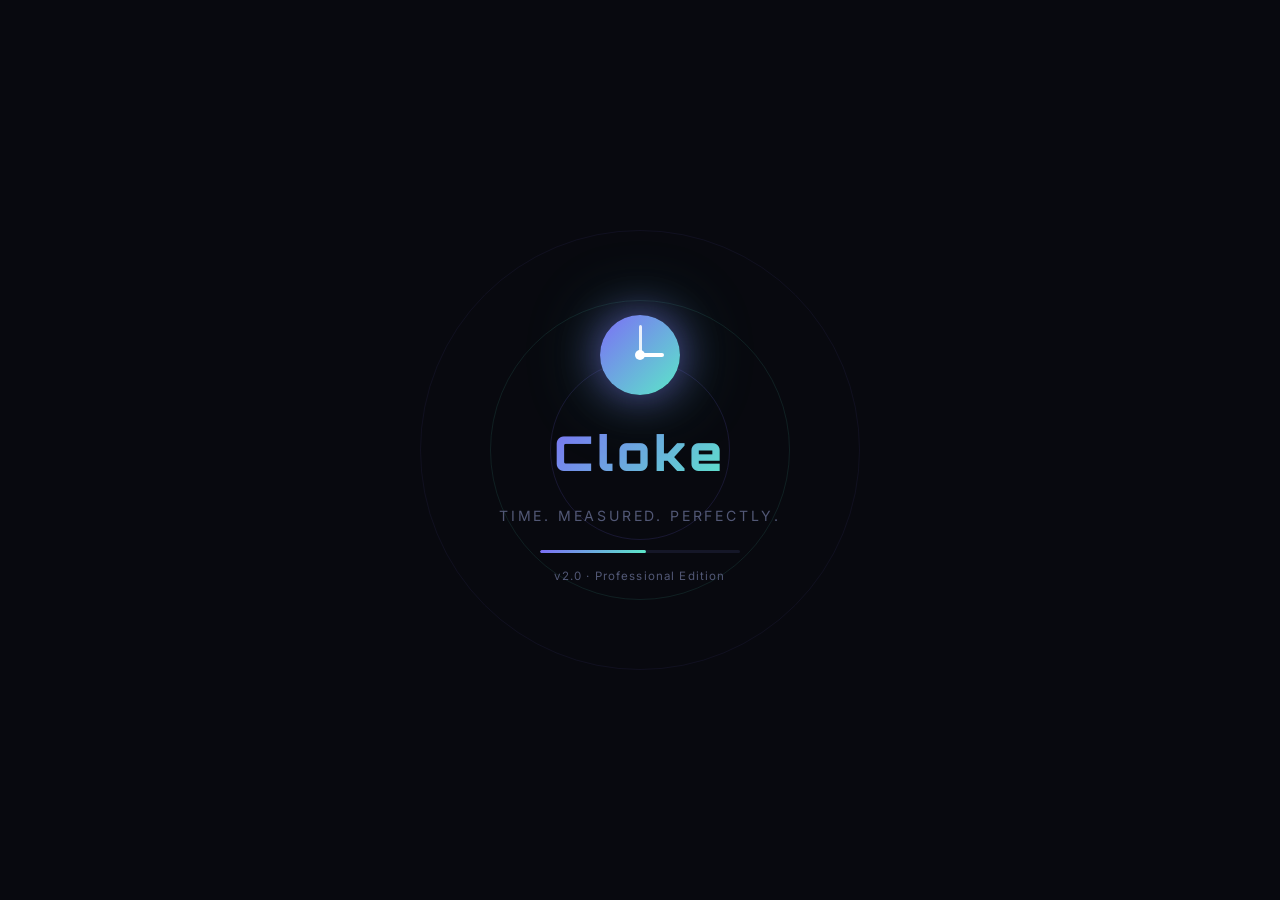
==== commit a666aae9: "style.css" ====
--- a/index.html
+++ b/index.html
@@ -2,8 +2,12 @@
 <html lang="en" data-theme="dark">
 <head>
   <meta charset="UTF-8" />
-  <meta name="viewport" content="width=device-width, initial-scale=1.0" />
-  <meta name="description" content="Cloke — Professional Clock App with Digital Clock, World Clock, Timer, Stopwatch & Alarm." />
+  <meta name="viewport" content="width=device-width, initial-scale=1.0, viewport-fit=cover" />
+  <meta name="description" content="Cloke — Professional Android-style Clock App with Digital Clock, World Clock, Timer, Stopwatch & Alarm." />
+  <meta name="theme-color" content="#0d0e1a" />
+  <meta name="mobile-web-app-capable" content="yes" />
+  <meta name="apple-mobile-web-app-capable" content="yes" />
+  <meta name="apple-mobile-web-app-status-bar-style" content="black-translucent" />
   <title>Cloke — Professional Clock App</title>
   <link rel="preconnect" href="https://fonts.googleapis.com" />
   <link rel="preconnect" href="https://fonts.gstatic.com" crossorigin />
@@ -12,8 +16,8 @@
 </head>
 <body>
 
-  <!-- ══════════════════════ SPLASH SCREEN ══════════════════════ -->
-  <div class="splash-screen" id="splash-screen" aria-label="Loading Cloke App">
+  <!-- ══════════════ SPLASH SCREEN ══════════════ -->
+  <div class="splash-screen" id="splash-screen" role="status" aria-label="Loading Cloke">
     <div class="splash-bg-ring splash-ring-1"></div>
     <div class="splash-bg-ring splash-ring-2"></div>
     <div class="splash-bg-ring splash-ring-3"></div>
@@ -27,82 +31,61 @@
       </div>
       <div class="splash-logo-name">Cloke</div>
       <div class="splash-tagline">Time. Measured. Perfectly.</div>
-      <div class="splash-progress-track">
+      <div class="splash-progress-track" role="progressbar" aria-valuemin="0" aria-valuemax="100">
         <div class="splash-progress-bar" id="splash-progress"></div>
       </div>
-      <div class="splash-version">v2.0  •  Professional Edition</div>
+      <div class="splash-version">v2.0 · Professional Edition</div>
     </div>
   </div>
 
-  <!-- ══════════════════════ BACKGROUND PARTICLES ══════════════════════ -->
+  <!-- ══════════════ BACKGROUND PARTICLES ══════════════ -->
   <div class="bg-particles" aria-hidden="true">
     <div class="particle"></div><div class="particle"></div>
     <div class="particle"></div><div class="particle"></div>
     <div class="particle"></div><div class="particle"></div>
   </div>
 
-  <!-- ══════════════════════ APP SHELL ══════════════════════ -->
+  <!-- ══════════════ APP SHELL ══════════════ -->
   <div class="app-shell" id="app-shell">
 
-    <!-- Header -->
+    <!-- ── Android Top App Bar ── -->
     <header class="app-header">
       <div class="logo">
-        <div class="logo-icon" aria-hidden="true">⏱</div>
+        <span class="logo-icon" aria-hidden="true">⏱</span>
         <span class="logo-name">Cloke</span>
       </div>
       <div class="header-actions">
-        <button class="dark-mode-btn" id="dark-mode-btn" aria-label="Toggle dark/light mode" title="Toggle Theme">
-          <span class="dark-mode-icon" id="theme-icon">☀️</span>
+        <button class="dark-mode-btn" id="dark-mode-btn"
+                aria-label="Toggle dark/light mode" title="Toggle Theme">
+          <span id="theme-icon">☀️</span>
         </button>
       </div>
     </header>
 
-    <!-- Tab Navigation -->
-    <nav class="tab-nav" role="tablist" aria-label="Application tabs">
-      <button class="tab-btn active" id="tab-clock"     role="tab" aria-selected="true"  aria-controls="panel-clock"     data-tab="clock">
-        <span class="tab-icon">🕐</span><span>Clock</span>
-      </button>
-      <button class="tab-btn"        id="tab-world"     role="tab" aria-selected="false" aria-controls="panel-world"     data-tab="world">
-        <span class="tab-icon">🌍</span><span>World</span>
-      </button>
-      <button class="tab-btn"        id="tab-timer"     role="tab" aria-selected="false" aria-controls="panel-timer"     data-tab="timer">
-        <span class="tab-icon">⏳</span><span>Timer</span>
-      </button>
-      <button class="tab-btn"        id="tab-stopwatch" role="tab" aria-selected="false" aria-controls="panel-stopwatch" data-tab="stopwatch">
-        <span class="tab-icon">⏱</span><span>Watch</span>
-      </button>
-      <button class="tab-btn"        id="tab-alarm"     role="tab" aria-selected="false" aria-controls="panel-alarm"     data-tab="alarm">
-        <span class="tab-icon">🔔</span><span>Alarm</span>
-      </button>
-    </nav>
-
+    <!-- ── Scrollable Content ── -->
     <main class="tab-content-wrapper">
 
-      <!-- ═══════════════════════════════ DIGITAL CLOCK PANEL ═══ -->
-      <section id="panel-clock" class="tab-panel active" role="tabpanel" aria-labelledby="tab-clock">
-
-        <!-- Country / Timezone Selector -->
+      <!-- ══════════════════════ DIGITAL CLOCK ══════════════════════ -->
+      <section id="panel-clock" class="tab-panel active"
+               role="tabpanel" aria-labelledby="tab-clock">
+
         <div class="clock-tz-row">
           <span class="clock-tz-label">🌐 Timezone</span>
-          <select id="clock-tz-select" class="tz-select" aria-label="Select timezone">
-            <!-- Populated by JS -->
-          </select>
-        </div>
-
-        <!-- Big Digital Time -->
+          <select id="clock-tz-select" class="tz-select" aria-label="Select timezone"></select>
+        </div>
+
         <div class="digital-clock-display">
           <div class="digital-time-wrap">
-            <div class="digital-time" id="digital-time" aria-live="polite" aria-label="Current time">00:00:00</div>
+            <div class="digital-time" id="digital-time" aria-live="polite">00:00:00</div>
             <div class="digital-ampm" id="digital-ampm">AM</div>
           </div>
-          <div class="digital-country-badge" id="digital-country-badge">
-            <span id="clock-flag">🌐</span>
+          <div class="digital-country-badge">
+            <span class="flag-span" id="clock-flag">🌐</span>
             <span id="clock-country-name">Local</span>
             <span class="tz-offset-badge" id="clock-tz-offset">UTC+0</span>
           </div>
         </div>
 
-        <!-- Date Card with Day, Date, Month, Year -->
         <div class="date-card">
           <div class="date-card-header">📅 Date Details</div>
           <div class="date-grid">
@@ -128,7 +111,6 @@
           </div>
         </div>
 
-        <!-- Week Progress -->
         <div class="week-card">
           <div class="week-card-header">
             <span>📊 Week Progress</span>
@@ -136,44 +118,40 @@
           </div>
           <div class="week-dots" id="week-dots" aria-label="Days of the week"></div>
           <div class="day-labels">
-            <span>Sun</span><span>Mon</span><span>Tue</span><span>Wed</span><span>Thu</span><span>Fri</span><span>Sat</span>
-          </div>
-        </div>
-
-      </section>
-      <!-- ═══════════════════════════════════════════════════════ -->
-
-
-      <!-- ══════════════════════════════════ WORLD CLOCK PANEL ═══ -->
-      <section id="panel-world" class="tab-panel" role="tabpanel" aria-labelledby="tab-world">
+            <span>Sun</span><span>Mon</span><span>Tue</span>
+            <span>Wed</span><span>Thu</span><span>Fri</span><span>Sat</span>
+          </div>
+        </div>
+
+      </section>
+
+      <!-- ══════════════════════ WORLD CLOCK ══════════════════════ -->
+      <section id="panel-world" class="tab-panel"
+               role="tabpanel" aria-labelledby="tab-world">
 
         <div class="world-add-row">
-          <select id="world-tz-select" class="tz-select world-select" aria-label="Select country for world clock">
-            <!-- Populated by JS -->
-          </select>
-          <button class="btn btn-primary world-add-btn" id="world-add-btn" aria-label="Add world clock">
-            + Add
-          </button>
-        </div>
-
-        <div class="world-clock-grid" id="world-clock-grid" aria-live="polite" aria-label="World clocks">
+          <select id="world-tz-select" class="tz-select world-select"
+                  aria-label="Select country for world clock"></select>
+          <button class="btn btn-primary world-add-btn" id="world-add-btn">+ Add</button>
+        </div>
+
+        <div class="world-clock-grid" id="world-clock-grid" aria-live="polite">
           <div class="world-empty" id="world-empty">
             <div class="world-empty-icon">🌍</div>
-            <p>No world clocks added yet.</p>
-            <p class="world-empty-sub">Select a country above and tap + Add.</p>
-          </div>
-        </div>
-
-      </section>
-      <!-- ════════════════════════════════════════════════════════ -->
-
-
-      <!-- ═══════════════════════════════════════ TIMER PANEL ═══ -->
-      <section id="panel-timer" class="tab-panel" role="tabpanel" aria-labelledby="tab-timer">
+            <p>No world clocks added.</p>
+            <p class="world-empty-sub">Select a country and tap + Add.</p>
+          </div>
+        </div>
+
+      </section>
+
+      <!-- ══════════════════════ TIMER ══════════════════════ -->
+      <section id="panel-timer" class="tab-panel"
+               role="tabpanel" aria-labelledby="tab-timer">
 
         <div class="timer-ring-wrap">
           <svg class="ring-svg" viewBox="0 0 220 220" aria-hidden="true">
-            <circle class="ring-bg"  cx="110" cy="110" r="96" />
+            <circle class="ring-bg" cx="110" cy="110" r="96" />
             <circle class="ring-fg" id="timer-ring-fg" cx="110" cy="110" r="96" />
           </svg>
           <div class="ring-inner">
@@ -184,24 +162,27 @@
 
         <div class="time-inputs" id="timer-inputs">
           <div class="time-input-group">
-            <input type="number" id="timer-hours"   class="time-input" min="0" max="99" value="0" placeholder="0" aria-label="Hours" />
+            <input type="number" id="timer-hours" class="time-input"
+                   min="0" max="99" value="0" aria-label="Hours" />
             <label for="timer-hours" class="time-input-label">HH</label>
           </div>
           <span class="time-sep" aria-hidden="true">:</span>
           <div class="time-input-group">
-            <input type="number" id="timer-minutes" class="time-input" min="0" max="59" value="0" placeholder="0" aria-label="Minutes" />
+            <input type="number" id="timer-minutes" class="time-input"
+                   min="0" max="59" value="0" aria-label="Minutes" />
             <label for="timer-minutes" class="time-input-label">MM</label>
           </div>
           <span class="time-sep" aria-hidden="true">:</span>
           <div class="time-input-group">
-            <input type="number" id="timer-seconds" class="time-input" min="0" max="59" value="0" placeholder="0" aria-label="Seconds" />
+            <input type="number" id="timer-seconds" class="time-input"
+                   min="0" max="59" value="0" aria-label="Seconds" />
             <label for="timer-seconds" class="time-input-label">SS</label>
           </div>
         </div>
 
         <div class="sound-row">
           <label for="timer-sound" class="sound-label">🔊 Alert Sound</label>
-          <select id="timer-sound" class="sound-select" aria-label="Select alert sound">
+          <select id="timer-sound" class="sound-select" aria-label="Alert sound">
             <option value="bell">🔔 Bell</option>
             <option value="chime">🎵 Chime</option>
             <option value="beep">📡 Beep</option>
@@ -211,27 +192,26 @@
         </div>
 
         <div class="controls">
-          <button class="btn btn-primary"   id="timer-start-btn"  aria-label="Start timer">▶ Start</button>
-          <button class="btn btn-secondary" id="timer-pause-btn"  aria-label="Pause timer"  disabled>⏸ Pause</button>
-          <button class="btn btn-ghost"     id="timer-reset-btn"  aria-label="Reset timer">↺ Reset</button>
+          <button class="btn btn-primary"   id="timer-start-btn">▶ Start</button>
+          <button class="btn btn-secondary" id="timer-pause-btn" disabled>⏸ Pause</button>
+          <button class="btn btn-ghost"     id="timer-reset-btn">↺ Reset</button>
         </div>
 
         <div class="recent-section">
           <div class="recent-header">
-            <h3 class="recent-title">Recent Timers</h3>
-            <button class="btn-text-danger" id="timer-clear-recent" aria-label="Clear recent timers">Clear All</button>
-          </div>
-          <ul class="recent-list" id="timer-recent-list" aria-label="Recent timers list">
+            <h3 class="recent-title">Recent</h3>
+            <button class="btn-text-danger" id="timer-clear-recent">Clear All</button>
+          </div>
+          <ul class="recent-list" id="timer-recent-list" aria-label="Recent timers">
             <li class="recent-empty">No recent timers yet.</li>
           </ul>
         </div>
 
       </section>
-      <!-- ══════════════════════════════════════════════════════ -->
-
-
-      <!-- ════════════════════════════════════ STOPWATCH PANEL ═══ -->
-      <section id="panel-stopwatch" class="tab-panel" role="tabpanel" aria-labelledby="tab-stopwatch">
+
+      <!-- ══════════════════════ STOPWATCH ══════════════════════ -->
+      <section id="panel-stopwatch" class="tab-panel"
+               role="tabpanel" aria-labelledby="tab-stopwatch">
 
         <div class="stopwatch-display-wrap">
           <div class="stopwatch-display" id="sw-display">00:00:00</div>
@@ -239,19 +219,19 @@
         </div>
 
         <div class="controls">
-          <button class="btn btn-primary"   id="sw-start-btn" aria-label="Start stopwatch">▶ Start</button>
-          <button class="btn btn-secondary" id="sw-pause-btn" aria-label="Pause stopwatch" disabled>⏸ Pause</button>
-          <button class="btn btn-accent"    id="sw-lap-btn"   aria-label="Record lap"       disabled>⚑ Lap</button>
-          <button class="btn btn-ghost"     id="sw-reset-btn" aria-label="Reset stopwatch">↺ Reset</button>
-        </div>
-
-        <div class="lap-section" id="lap-section">
+          <button class="btn btn-primary"   id="sw-start-btn">▶ Start</button>
+          <button class="btn btn-secondary" id="sw-pause-btn" disabled>⏸ Pause</button>
+          <button class="btn btn-accent"    id="sw-lap-btn"   disabled>⚑ Lap</button>
+          <button class="btn btn-ghost"     id="sw-reset-btn">↺ Reset</button>
+        </div>
+
+        <div class="lap-section">
           <div class="lap-header-row">
             <h3 class="lap-title">Lap Times</h3>
             <span class="lap-count-badge" id="lap-count-badge" aria-live="polite">0 laps</span>
           </div>
           <div class="lap-table-wrap">
-            <table class="lap-table" aria-label="Lap times table">
+            <table class="lap-table" aria-label="Lap times">
               <thead>
                 <tr>
                   <th scope="col">#</th>
@@ -270,14 +250,13 @@
         </div>
 
       </section>
-      <!-- ═════════════════════════════════════════════════════════ -->
-
-
-      <!-- ═══════════════════════════════════════ ALARM PANEL ═══ -->
-      <section id="panel-alarm" class="tab-panel" role="tabpanel" aria-labelledby="tab-alarm">
+
+      <!-- ══════════════════════ ALARM ══════════════════════ -->
+      <section id="panel-alarm" class="tab-panel"
+               role="tabpanel" aria-labelledby="tab-alarm">
 
         <div class="alarm-clock-display">
-          <div class="live-clock" id="live-clock" aria-live="polite" aria-label="Current time">--:--:--</div>
+          <div class="live-clock" id="live-clock" aria-live="polite">--:--:--</div>
           <div class="live-date"  id="live-date">Loading…</div>
         </div>
 
@@ -286,15 +265,16 @@
           <div class="alarm-form-row">
             <div class="form-group">
               <label for="alarm-time" class="form-label">Time</label>
-              <input type="time" id="alarm-time" class="form-input" aria-label="Alarm time" />
+              <input type="time" id="alarm-time" class="form-input" />
             </div>
             <div class="form-group">
-              <label for="alarm-label-input" class="form-label">Label (optional)</label>
-              <input type="text" id="alarm-label-input" class="form-input" placeholder="e.g. Wake up!" maxlength="30" aria-label="Alarm label" />
+              <label for="alarm-label-input" class="form-label">Label</label>
+              <input type="text" id="alarm-label-input" class="form-input"
+                     placeholder="e.g. Wake up!" maxlength="30" />
             </div>
             <div class="form-group">
               <label for="alarm-sound-select" class="form-label">Sound</label>
-              <select id="alarm-sound-select" class="sound-select" aria-label="Alarm sound">
+              <select id="alarm-sound-select" class="sound-select">
                 <option value="bell">🔔 Bell</option>
                 <option value="chime">🎵 Chime</option>
                 <option value="beep">📡 Beep</option>
@@ -303,30 +283,54 @@
               </select>
             </div>
           </div>
-          <button class="btn btn-primary full-width" id="add-alarm-btn" aria-label="Add alarm">+ Add Alarm</button>
+          <button class="btn btn-primary full-width" id="add-alarm-btn">+ Add Alarm</button>
         </div>
 
         <div class="alarm-list-section">
           <h3 class="section-title">Your Alarms</h3>
-          <ul class="alarm-list" id="alarm-list" aria-label="Alarms list" aria-live="polite">
+          <ul class="alarm-list" id="alarm-list" aria-live="polite">
             <li class="alarm-empty">No alarms set. Add one above!</li>
           </ul>
         </div>
 
       </section>
-      <!-- ═══════════════════════════════════════════════════════ -->
-
-    </main>
+
+    </main><!-- /.tab-content-wrapper -->
+
+    <!-- ── Android Bottom Navigation ── -->
+    <nav class="tab-nav" role="tablist" aria-label="App navigation">
+      <button class="tab-btn active" id="tab-clock"
+              role="tab" aria-selected="true" aria-controls="panel-clock" data-tab="clock">
+        <span class="tab-icon">🕐</span><span>Clock</span>
+      </button>
+      <button class="tab-btn" id="tab-world"
+              role="tab" aria-selected="false" aria-controls="panel-world" data-tab="world">
+        <span class="tab-icon">🌍</span><span>World</span>
+      </button>
+      <button class="tab-btn" id="tab-timer"
+              role="tab" aria-selected="false" aria-controls="panel-timer" data-tab="timer">
+        <span class="tab-icon">⏳</span><span>Timer</span>
+      </button>
+      <button class="tab-btn" id="tab-stopwatch"
+              role="tab" aria-selected="false" aria-controls="panel-stopwatch" data-tab="stopwatch">
+        <span class="tab-icon">⏱</span><span>Watch</span>
+      </button>
+      <button class="tab-btn" id="tab-alarm"
+              role="tab" aria-selected="false" aria-controls="panel-alarm" data-tab="alarm">
+        <span class="tab-icon">🔔</span><span>Alarm</span>
+      </button>
+    </nav>
 
   </div><!-- /.app-shell -->
 
-  <!-- Alert / Notification Modal -->
-  <div class="modal-overlay" id="alert-modal" role="dialog" aria-modal="true" aria-labelledby="modal-title" hidden>
+  <!-- ══════════════ ALERT MODAL ══════════════ -->
+  <div class="modal-overlay" id="alert-modal"
+       role="dialog" aria-modal="true" aria-labelledby="modal-title" hidden>
     <div class="modal">
       <div class="modal-icon" id="modal-icon">⏰</div>
       <h2 class="modal-title" id="modal-title">Time's Up!</h2>
       <p class="modal-message" id="modal-message">Your timer has completed.</p>
-      <button class="btn btn-primary full-width" id="modal-close-btn" aria-label="Dismiss notification">Dismiss</button>
+      <button class="btn btn-primary full-width" id="modal-close-btn">Dismiss</button>
     </div>
   </div>
 
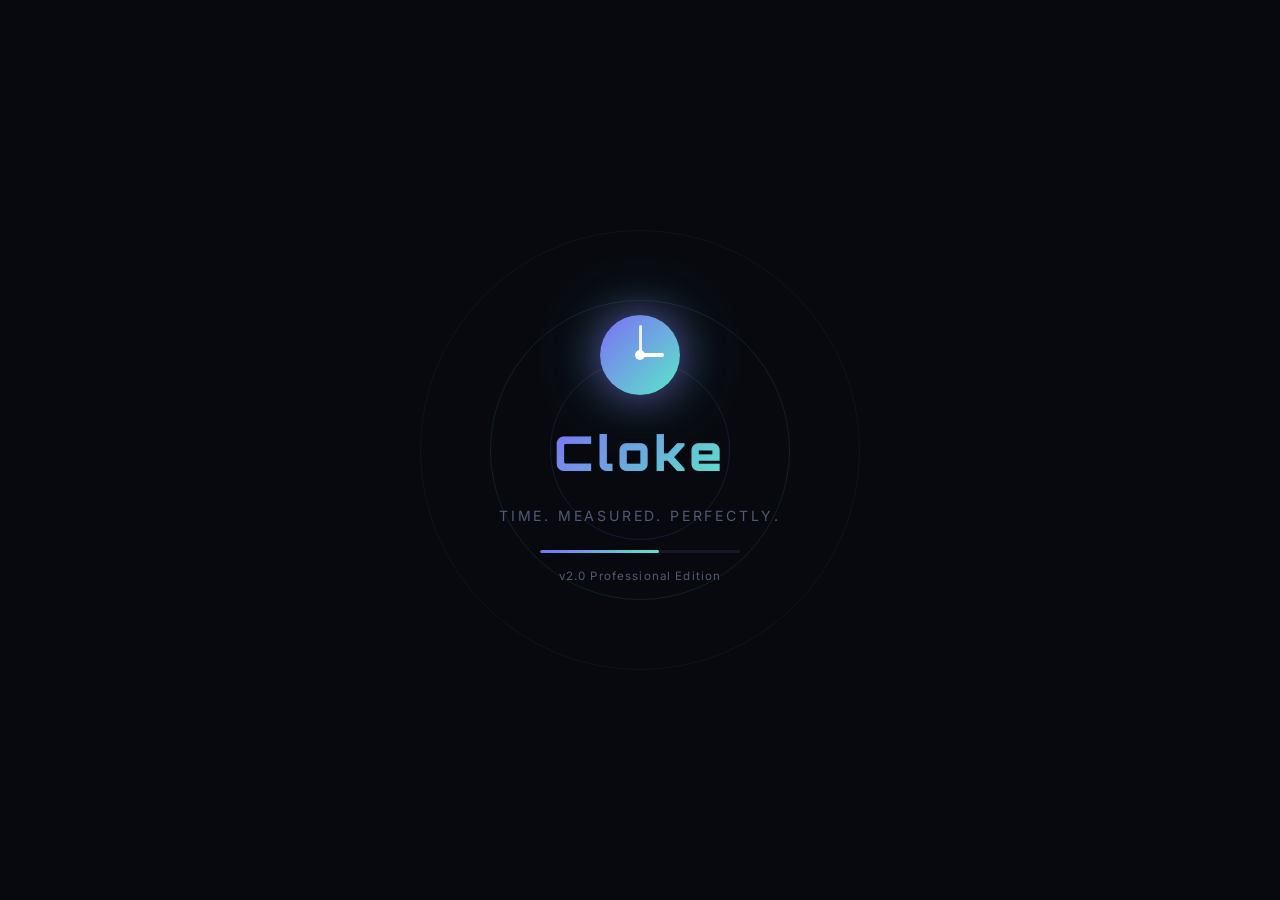
==== commit 27585724: "Updated HTML and CSS" ====
--- a/index.html
+++ b/index.html
@@ -34,7 +34,7 @@
       <div class="splash-progress-track" role="progressbar" aria-valuemin="0" aria-valuemax="100">
         <div class="splash-progress-bar" id="splash-progress"></div>
       </div>
-      <div class="splash-version">v2.0 · Professional Edition</div>
+      <div class="splash-version">v2.0 Professional Edition</div>
     </div>
   </div>
 
--- a/style.css
+++ b/style.css
@@ -278,12 +278,14 @@
 
 .logo {
   display: flex;
+  flex-direction: row;
   align-items: center;
+  justify-content: center;
   gap: 10px;
 }
 .logo-icon {
-  font-size: 1.8rem;
-  filter: drop-shadow(0 0 12px rgba(124,110,246,0.8));
+  font-size: clamp(3re, 10vw, 6rem);
+  filter: drop-shadow(0 0 20px rgba(91,232,200,0.8));
   animation: pulse-glow 3s ease-in-out infinite;
 }
 @keyframes pulse-glow {
@@ -292,13 +294,21 @@
 }
 .logo-name {
   font-family: 'Orbitron', sans-serif;
-  font-size: 1.7rem;
+  font-size: clamp(2rem, 6vw, 3.5rem);
   font-weight: 900;
-  background: var(--gradient-primary);
+
+  letter-spacing: 4px;
+  text-transform: uppercase;
+
+  background: linear-gradient(
+    90deg,
+    #ffffff,
+    #7dd3fc
+  );
   -webkit-background-clip: text;
   -webkit-text-fill-color: transparent;
   background-clip: text;
-  letter-spacing: 1px;
+
 }
 
 /* Dark Mode Button */
@@ -334,12 +344,15 @@
   padding: 5px;
   overflow-x: auto;
   scrollbar-width: none;
+  position: relative;
+  z-index: 100;
+  margin-bottom: 20px;
 }
 .tab-nav::-webkit-scrollbar { display:none; }
 
 .tab-btn {
   flex: 1;
-  min-width: 64px;
+  min-width: 50px;
   display: flex;
   align-items: center;
   justify-content: center;
@@ -348,7 +361,7 @@
   border: none;
   border-radius: var(--radius-lg);
   background: transparent;
-  color: var(--text-secondary);
+  color: var(--text-);
   font-family: 'Inter', sans-serif;
   font-size: 0.8rem;
   font-weight: 600;
@@ -365,11 +378,14 @@
 .tab-icon { font-size: 1rem; }
 
 /* ── Tab Panels ── */
-.tab-content-wrapper { display:contents; }
+.tab-content-wrapper { 
+  position: relative;
+  z-index: 1;
+ }
 .tab-panel {
   display: none;
   flex-direction: column;
-  gap: 20px;
+  gap: 10px;
   animation: fadeSlideIn 0.35s ease both;
 }
 .tab-panel.active { display:flex; }
@@ -388,15 +404,15 @@
 .clock-tz-row {
   display: flex;
   align-items: center;
-  gap: 12px;
+  gap: 0.5px;
   background: var(--bg-card);
   border: 1px solid var(--border);
   border-radius: var(--radius-md);
-  padding: 12px 16px;
+  padding: 20px 16px;
 }
 .clock-tz-label {
-  font-size: 0.85rem;
-  font-weight: 600;
+  font-size: 0.50rem;
+  font-weight: 300;
   color: var(--text-secondary);
   white-space: nowrap;
 }
@@ -408,8 +424,8 @@
   border-radius: var(--radius-sm);
   color: var(--text-primary);
   font-family: 'Inter', sans-serif;
-  font-size: 0.88rem;
-  padding: 9px 12px;
+  font-size: 0.89rem;
+  padding: 9px 10px;
   outline: none;
   cursor: pointer;
   transition: var(--transition);
@@ -421,7 +437,7 @@
   background: var(--bg-surface);
   border: 1px solid var(--border);
   border-radius: var(--radius-xl);
-  padding: 36px 24px 28px;
+  padding: 10px 20px 10px;
   text-align: center;
   position: relative;
   overflow: hidden;
@@ -503,7 +519,7 @@
 .date-card-header {
   padding: 14px 20px;
   font-size: 0.85rem;
-  font-weight: 600;
+  font-weight: 300;
   color: var(--text-secondary);
   border-bottom: 1px solid var(--border);
   background: var(--bg-surface);
@@ -512,7 +528,7 @@
 .date-grid {
   display: flex;
   align-items: center;
-  padding: 20px 16px;
+  padding: 10px 10px;
   gap: 0;
 }
 .date-cell {
@@ -522,8 +538,8 @@
 }
 .date-cell-value {
   font-family: 'Inter', sans-serif;
-  font-size: 1.05rem;
-  font-weight: 700;
+  font-size: 0,o1rem;
+  font-weight: 10;
   color: var(--text-primary);
   margin-bottom: 5px;
   white-space: nowrap;
@@ -557,14 +573,14 @@
   background: var(--bg-card);
   border: 1px solid var(--border);
   border-radius: var(--radius-lg);
-  padding: 18px 20px;
+  padding: 10px 10px;
 }
 .week-card-header {
   display: flex;
   justify-content: space-between;
   align-items: center;
   font-size: 0.85rem;
-  font-weight: 600;
+  font-weight: 100;
   color: var(--text-secondary);
   margin-bottom: 14px;
 }
@@ -608,7 +624,7 @@
   font-size: 0.65rem;
   color: var(--text-muted);
   font-weight: 600;
-  text-transform: uppercase;
+  text-transform: lowercase;
   letter-spacing: 0.05em;
 }
 
@@ -648,7 +664,7 @@
   border: 1px dashed var(--border);
   border-radius: var(--radius-lg);
 }
-.world-empty-icon { font-size: 2.5rem; margin-bottom: 10px; }
+.world-empty-icon { font-size: 2.5rem; margin-bottom: 50px; }
 .world-empty-sub  { font-size: 0.8rem; margin-top: 6px; color: var(--text-muted); }
 
 /* World clock card */
@@ -656,7 +672,7 @@
   background: var(--bg-card);
   border: 1px solid var(--border);
   border-radius: var(--radius-lg);
-  padding: 18px 16px;
+  padding: 10px 16px;
   position: relative;
   overflow: hidden;
   transition: var(--transition);
@@ -771,7 +787,7 @@
 .timer-ring-wrap {
   position: relative;
   width: 220px;
-  height: 220px;
+  height: 200px;
   align-self: center;
 }
 .ring-svg { width:100%; height:100%; transform:rotate(-90deg); }
@@ -821,16 +837,19 @@
   align-items:center; gap:6px;
 }
 .time-input {
-  width:76px; padding:14px 8px;
+  width:76px; 
+  padding:14px 8px;
   background:var(--bg-input);
   border:1px solid var(--border);
   border-radius:var(--radius-md);
   color:var(--text-primary);
   font-family:'JetBrains Mono',monospace;
-  font-size:1.5rem; font-weight:700;
-  text-align:center; outline:none;
+  font-size:1.5rem;
+  font-weight:700;
+  text-align:center; 
+  outline:none;
   transition:var(--transition);
-  -moz-appearance:textfield;
+  appearance:textfield;
 }
 .time-input::-webkit-inner-spin-button,
 .time-input::-webkit-outer-spin-button { -webkit-appearance:none; }
@@ -862,7 +881,7 @@
 
 /* Buttons */
 .btn {
-  flex:1; min-width:90px; padding:13px 18px;
+  flex:1; min-width:50px; padding:10px 18px;
   border:none; border-radius:var(--radius-md);
   font-family:'Inter',sans-serif; font-size:0.9rem; font-weight:600;
   cursor:pointer; transition:var(--transition);
@@ -875,7 +894,7 @@
 }
 .btn:hover::after   { opacity:1; }
 .btn:active::after  { opacity:0.18; }
-.btn:disabled { opacity:0.35; cursor:not-allowed; pointer-events:none; }
+.btn:disabled { opacity:0.25; cursor:not-allowed; pointer-events:none; }
 
 .btn-primary { background:var(--gradient-primary); color:#fff; box-shadow:0 4px 18px rgba(124,110,246,0.35); }
 .btn-primary:hover { box-shadow:0 6px 26px rgba(124,110,246,0.55); transform:translateY(-1px); }
@@ -918,7 +937,7 @@
   to   { opacity:1; transform:translateX(0); }
 }
 .recent-item:hover { border-color:var(--accent-primary); background:rgba(124,110,246,0.08); }
-.recent-item-time { font-family:'JetBrains Mono',monospace; font-size:0.92rem; font-weight:600; color:var(--accent-primary); }
+.recent-item-time { font-family:'JetBrains Mono',monospace; font-size:0.92rem; font-weight:100; color:var(--accent-primary); }
 .recent-item-use  { font-size:0.75rem; color:var(--text-muted); }
 
 
@@ -995,7 +1014,7 @@
 .alarm-clock-display {
   text-align:center; background:var(--bg-surface);
   border:1px solid var(--border); border-radius:var(--radius-xl);
-  padding:32px 20px 24px; box-shadow:var(--shadow-glow-teal);
+  padding:0.10px 18px 10px; box-shadow:var(--shadow-glow-teal);
   position:relative; overflow:hidden;
 }
 .alarm-clock-display::before {
@@ -1005,7 +1024,7 @@
 }
 .live-clock {
   font-family:'JetBrains Mono',monospace;
-  font-size:clamp(2.2rem,9vw,3.5rem); font-weight:700; letter-spacing:4px;
+  font-size:clamp(2.2rem,9vw,3.5rem); font-weight:300; letter-spacing:4px;
   background:linear-gradient(135deg,#5be8c8 0%,#7c6ef6 100%);
   -webkit-background-clip:text; -webkit-text-fill-color:transparent; background-clip:text;
 }
@@ -1029,7 +1048,7 @@
 input[type="time"].form-input::-webkit-calendar-picker-indicator { filter:invert(0.6); cursor:pointer; }
 
 /* Alarm list */
-.section-title { font-size:0.95rem; font-weight:600; color:var(--text-primary); margin-bottom:12px; }
+.section-title { font-size:0.95rem; font-weight:300; color:var(--text-primary); margin-bottom:12px; }
 .alarm-list { list-style:none; display:flex; flex-direction:column; gap:10px; }
 .alarm-empty {
   text-align:center; color:var(--text-muted); font-size:0.85rem;
@@ -1111,9 +1130,9 @@
 
 
 /* ── Responsive ── */
-@media (max-width:460px) {
+@media (max-width:400px) {
   .controls { gap:8px; }
-  .btn { font-size:0.82rem; padding:11px 12px; min-width:70px; }
+  .btn { font-size:0.80rem; padding:10px 11px; min-width:70px; }
   .time-input { width:60px; font-size:1.25rem; }
   .ring-display { font-size:1.7rem; }
   .digital-time { letter-spacing:2px; }
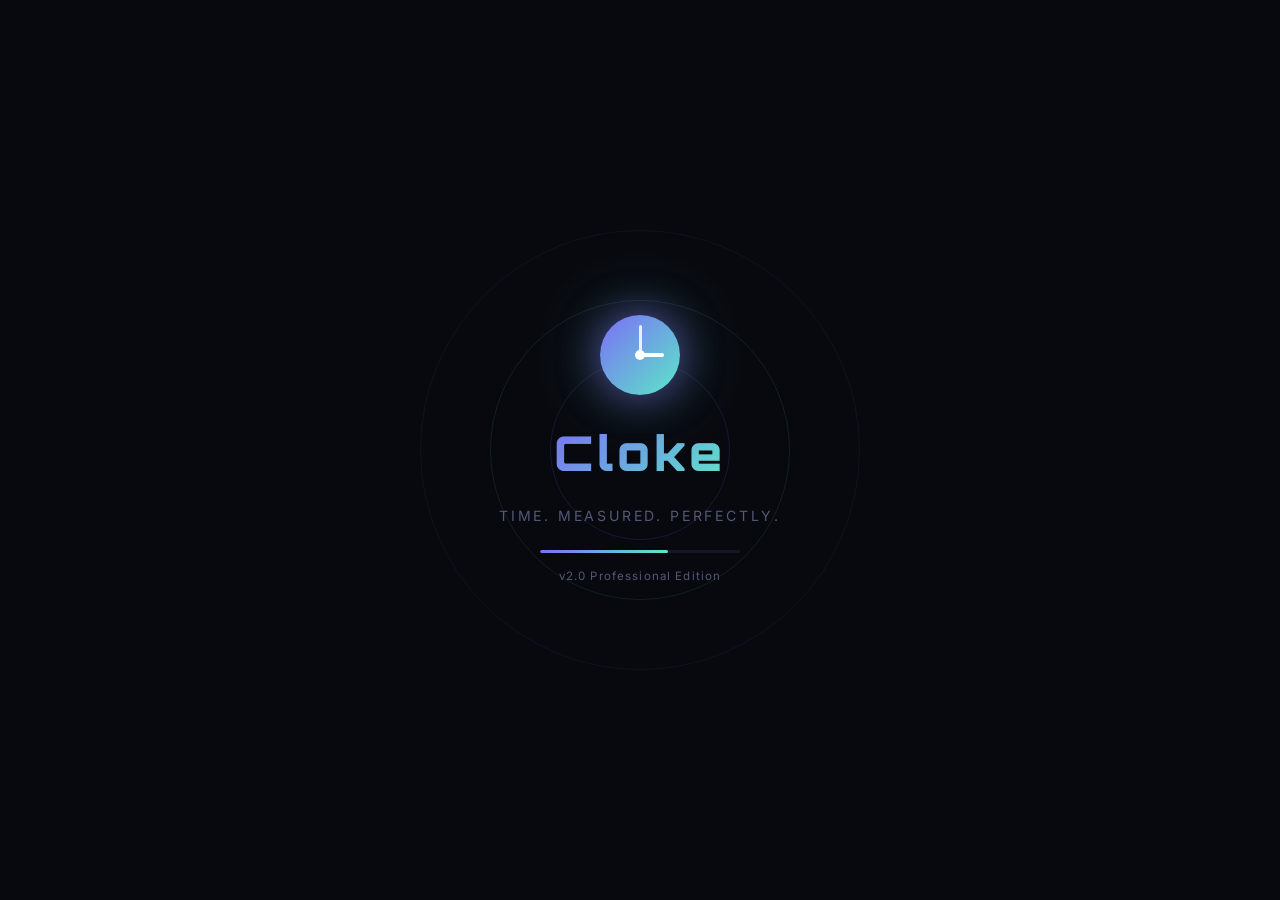
==== commit b2546df5: "index.html" ====
--- a/index.html
+++ b/index.html
@@ -321,7 +321,7 @@
       </button>
     </nav>
 
-  </div><!-- /.app-shell -->
+  </div><!-- Android Bottom Navigation -->
 
   <!-- ══════════════ ALERT MODAL ══════════════ -->
   <div class="modal-overlay" id="alert-modal"
--- a/style.css
+++ b/style.css
@@ -35,7 +35,9 @@
   --shadow-card:        0 8px 32px rgba(0,0,0,0.5);
   --transition: 0.25s cubic-bezier(0.4,0,0.2,1);
 
-  /* Splash */
+  --header-height: 64px;
+  --nav-height:    64px;
+
   --splash-bg: #08090f;
 }
 
@@ -60,14 +62,15 @@
 }
 
 /* ── Reset & Base ── */
-*,*::before,*::after { box-sizing:border-box; margin:0; padding:0; }
-html { scroll-behavior:smooth; }
+*,*::before,*::after { box-sizing: border-box; margin: 0; padding: 0; }
+html { scroll-behavior: smooth; }
 
 body {
   font-family: 'Inter', sans-serif;
   background: var(--bg-base);
   color: var(--text-primary);
   min-height: 100vh;
+  width: 100%;
   overflow-x: hidden;
   line-height: 1.6;
   transition: background 0.4s ease, color 0.4s ease;
@@ -88,29 +91,26 @@
   overflow: hidden;
   transition: opacity 0.6s ease, transform 0.6s ease;
 }
-
 .splash-screen.hide {
   opacity: 0;
   transform: scale(1.05);
   pointer-events: none;
 }
-
 .splash-screen.gone { display: none; }
 
-/* Animated rings behind content */
 .splash-bg-ring {
   position: absolute;
   border-radius: 50%;
   border: 1.5px solid rgba(124,110,246,0.15);
   animation: ring-expand 3s ease-out infinite;
 }
-.splash-ring-1 { width:180px; height:180px; animation-delay:0s; }
-.splash-ring-2 { width:300px; height:300px; animation-delay:0.6s; border-color:rgba(91,232,200,0.10); }
-.splash-ring-3 { width:440px; height:440px; animation-delay:1.2s; border-color:rgba(124,110,246,0.07); }
+.splash-ring-1 { width: 180px; height: 180px; animation-delay: 0s; }
+.splash-ring-2 { width: 300px; height: 300px; animation-delay: 0.6s; border-color: rgba(91,232,200,0.10); }
+.splash-ring-3 { width: 440px; height: 440px; animation-delay: 1.2s; border-color: rgba(124,110,246,0.07); }
 
 @keyframes ring-expand {
-  0%   { transform:scale(0.7); opacity:0.9; }
-  100% { transform:scale(1.4); opacity:0; }
+  0%   { transform: scale(0.7); opacity: 0.9; }
+  100% { transform: scale(1.4); opacity: 0; }
 }
 
 .splash-content {
@@ -123,28 +123,24 @@
   gap: 14px;
   animation: splash-fade-in 0.8s ease both;
 }
-
 @keyframes splash-fade-in {
-  from { opacity:0; transform:translateY(24px); }
-  to   { opacity:1; transform:translateY(0); }
-}
-
-/* Analog clock icon */
-.splash-clock-icon {
-  margin-bottom: 6px;
-}
+  from { opacity: 0; transform: translateY(24px); }
+  to   { opacity: 1; transform: translateY(0); }
+}
+
+.splash-clock-icon { margin-bottom: 6px; }
 .splash-clock-face {
   width: 80px;
   height: 80px;
   border-radius: 50%;
-  background: linear-gradient(135deg,#7c6ef6,#5be8c8);
+  background: linear-gradient(135deg, #7c6ef6, #5be8c8);
   position: relative;
   box-shadow: 0 0 40px rgba(124,110,246,0.6), 0 0 80px rgba(91,232,200,0.3);
   animation: clock-glow 2s ease-in-out infinite alternate;
 }
 @keyframes clock-glow {
-  from { box-shadow: 0 0 30px rgba(124,110,246,0.5),0 0 60px rgba(91,232,200,0.2); }
-  to   { box-shadow: 0 0 50px rgba(124,110,246,0.8),0 0 100px rgba(91,232,200,0.4); }
+  from { box-shadow: 0 0 30px rgba(124,110,246,0.5), 0 0 60px rgba(91,232,200,0.2); }
+  to   { box-shadow: 0 0 50px rgba(124,110,246,0.8), 0 0 100px rgba(91,232,200,0.4); }
 }
 
 .splash-hand {
@@ -156,29 +152,25 @@
   background: #fff;
 }
 .splash-hour-hand {
-  width: 4px;
-  height: 24px;
-  margin-left: -2px;
+  width: 4px; height: 24px; margin-left: -2px;
   transform: rotate(90deg);
   animation: hour-spin 10s linear infinite;
 }
 .splash-minute-hand {
-  width: 3px;
-  height: 30px;
-  margin-left: -1.5px;
+  width: 3px; height: 30px; margin-left: -1.5px;
   opacity: 0.85;
   animation: min-spin 2s linear infinite;
 }
-@keyframes hour-spin   { from { transform:rotate(0deg); } to { transform:rotate(360deg); } }
-@keyframes min-spin    { from { transform:rotate(0deg); } to { transform:rotate(360deg); } }
+@keyframes hour-spin { from { transform: rotate(0deg); } to { transform: rotate(360deg); } }
+@keyframes min-spin  { from { transform: rotate(0deg); } to { transform: rotate(360deg); } }
 
 .splash-center-dot {
   position: absolute;
-  top:50%; left:50%;
-  width:10px; height:10px;
-  background:#fff;
-  border-radius:50%;
-  transform:translate(-50%,-50%);
+  top: 50%; left: 50%;
+  width: 10px; height: 10px;
+  background: #fff;
+  border-radius: 50%;
+  transform: translate(-50%, -50%);
 }
 
 .splash-logo-name {
@@ -200,16 +192,14 @@
 }
 
 .splash-progress-track {
-  width: 200px;
-  height: 3px;
+  width: 200px; height: 3px;
   background: var(--bg-card);
   border-radius: 99px;
   overflow: hidden;
   margin-top: 8px;
 }
 .splash-progress-bar {
-  height: 100%;
-  width: 0%;
+  height: 100%; width: 0%;
   background: var(--gradient-primary);
   border-radius: 99px;
   transition: width 0.1s linear;
@@ -243,10 +233,148 @@
 .particle:nth-child(6) { width:180px;height:180px;background:radial-gradient(circle,#ff6b8a,transparent);top:70%;right:5%;animation-duration:30s;animation-delay:-14s; }
 
 @keyframes drift {
-  0%   { transform:translate(0,0) rotate(0deg); }
-  33%  { transform:translate(30px,-30px) rotate(120deg); }
-  66%  { transform:translate(-20px,20px) rotate(240deg); }
-  100% { transform:translate(0,0) rotate(360deg); }
+  0%   { transform: translate(0,0) rotate(0deg); }
+  33%  { transform: translate(30px,-30px) rotate(120deg); }
+  66%  { transform: translate(-20px,20px) rotate(240deg); }
+  100% { transform: translate(0,0) rotate(360deg); }
+}
+
+/* ══════════════════════════════════════════════════════════
+   FIXED HEADER — Logo + Theme Toggle
+══════════════════════════════════════════════════════════ */
+.app-header {
+  position: fixed;
+  top: 0; left: 0; right: 0;
+  z-index: 500;
+  height: var(--header-height);
+  display: flex;
+  align-items: center;
+  justify-content: space-between;
+  padding: 0 20px;
+  background: rgba(8,9,15,0.88);
+  backdrop-filter: blur(16px);
+  -webkit-backdrop-filter: blur(16px);
+  border-bottom: 1px solid var(--border);
+  transition: background 0.4s ease;
+}
+[data-theme="light"] .app-header {
+  background: rgba(238,240,250,0.90);
+}
+
+.logo {
+  display: flex;
+  flex-direction: row;
+  align-items: center;
+  gap: 10px;
+}
+.logo-icon {
+  font-size: clamp(1.6rem, 5vw, 2.4rem);
+  filter: drop-shadow(0 0 14px rgba(91,232,200,0.7));
+  animation: pulse-glow 3s ease-in-out infinite;
+}
+@keyframes pulse-glow {
+  0%,100% { filter: drop-shadow(0 0 10px rgba(124,110,246,0.7)); }
+  50%      { filter: drop-shadow(0 0 20px rgba(91,232,200,0.85)); }
+}
+.logo-name {
+  font-family: 'Orbitron', sans-serif;
+  font-size: clamp(1.3rem, 4vw, 2rem);
+  font-weight: 900;
+  letter-spacing: 4px;
+  text-transform: uppercase;
+  background: linear-gradient(90deg, #ffffff, #7dd3fc);
+  -webkit-background-clip: text;
+  -webkit-text-fill-color: transparent;
+  background-clip: text;
+}
+
+.header-actions { display: flex; gap: 10px; align-items: center; }
+
+.dark-mode-btn {
+  width: 42px; height: 42px;
+  border: 1px solid var(--border);
+  border-radius: 50%;
+  background: var(--bg-card);
+  cursor: pointer;
+  display: flex; align-items: center; justify-content: center;
+  font-size: 1.1rem;
+  transition: var(--transition);
+  flex-shrink: 0;
+}
+.dark-mode-btn:hover {
+  border-color: var(--accent-primary);
+  background: rgba(124,110,246,0.14);
+  transform: rotate(20deg) scale(1.1);
+}
+
+/* ══════════════════════════════════════════════════════════
+   FIXED BOTTOM TAB NAVIGATION
+══════════════════════════════════════════════════════════ */
+.tab-nav {
+  position: fixed;
+  bottom: 0; left: 0; right: 0;
+  z-index: 500;
+  height: var(--nav-height);
+  display: flex;
+  align-items: center;
+  justify-content: space-around;
+  gap: 4px;
+  padding: 6px 8px;
+  padding-bottom: calc(6px + env(safe-area-inset-bottom));
+  background: rgba(15,16,32,0.92);
+  backdrop-filter: blur(16px);
+  -webkit-backdrop-filter: blur(16px);
+  border-top: 1px solid var(--border);
+  transition: background 0.4s ease;
+  scrollbar-width: none;
+}
+.tab-nav::-webkit-scrollbar { display: none; }
+[data-theme="light"] .tab-nav {
+  background: rgba(255,255,255,0.92);
+}
+
+.tab-btn {
+  flex: 1;
+  display: flex;
+  flex-direction: column;
+  align-items: center;
+  justify-content: center;
+  gap: 3px;
+  min-width: 0;
+  height: 52px;
+  padding: 4px 6px;
+  border: none;
+  border-radius: var(--radius-md);
+  background: transparent;
+  color: var(--text-muted);
+  font-family: 'Inter', sans-serif;
+  font-size: 0.64rem;
+  font-weight: 600;
+  letter-spacing: 0.02em;
+  white-space: nowrap;
+  cursor: pointer;
+  transition: var(--transition);
+}
+.tab-btn:hover {
+  background: var(--bg-input);
+  color: var(--text-primary);
+}
+.tab-btn.active {
+  background: rgba(124,110,246,0.15);
+  color: var(--accent-primary);
+}
+.tab-btn.active .tab-icon {
+  filter: drop-shadow(0 0 6px rgba(124,110,246,0.65));
+}
+
+.tab-icon {
+  font-size: 1.3rem;
+  line-height: 1;
+  flex-shrink: 0;
+}
+.tab-label {
+  font-size: 0.63rem;
+  line-height: 1;
 }
 
 /* ── App Shell ── */
@@ -255,170 +383,50 @@
   z-index: 1;
   max-width: 700px;
   margin: 0 auto;
-  padding: 20px 18px 80px;
+  padding: calc(var(--header-height) + 16px) 20px calc(var(--nav-height) + 16px);
   display: flex;
   flex-direction: column;
-  gap: 20px;
-  opacity: 0;
-  transform: translateY(16px);
-  transition: opacity 0.5s ease, transform 0.5s ease;
-}
-.app-shell.visible {
-  opacity: 1;
-  transform: translateY(0);
-}
-
-/* ── Header ── */
-.app-header {
-  display: flex;
-  align-items: center;
-  justify-content: space-between;
-  padding: 10px 0 0;
-}
-
-.logo {
-  display: flex;
-  flex-direction: row;
-  align-items: center;
-  justify-content: center;
-  gap: 10px;
-}
-.logo-icon {
-  font-size: clamp(3re, 10vw, 6rem);
-  filter: drop-shadow(0 0 20px rgba(91,232,200,0.8));
-  animation: pulse-glow 3s ease-in-out infinite;
-}
-@keyframes pulse-glow {
-  0%,100% { filter:drop-shadow(0 0 10px rgba(124,110,246,0.7)); }
-  50%      { filter:drop-shadow(0 0 22px rgba(91,232,200,0.8)); }
-}
-.logo-name {
-  font-family: 'Orbitron', sans-serif;
-  font-size: clamp(2rem, 6vw, 3.5rem);
-  font-weight: 900;
-
-  letter-spacing: 4px;
-  text-transform: uppercase;
-
-  background: linear-gradient(
-    90deg,
-    #ffffff,
-    #7dd3fc
-  );
-  -webkit-background-clip: text;
-  -webkit-text-fill-color: transparent;
-  background-clip: text;
-
-}
-
-/* Dark Mode Button */
-.header-actions { display:flex; gap:10px; align-items:center; }
-
-.dark-mode-btn {
-  width: 44px;
-  height: 44px;
-  border: 1px solid var(--border);
-  border-radius: 50%;
-  background: var(--bg-card);
-  cursor: pointer;
-  display: flex;
-  align-items: center;
-  justify-content: center;
-  font-size: 1.2rem;
-  transition: var(--transition);
-  box-shadow: var(--shadow-card);
-}
-.dark-mode-btn:hover {
-  border-color: var(--accent-primary);
-  background: rgba(124,110,246,0.12);
-  transform: rotate(20deg) scale(1.1);
-}
-
-/* ── Tab Navigation ── */
-.tab-nav {
-  display: flex;
-  gap: 6px;
-  background: var(--bg-surface);
-  border: 1px solid var(--border);
-  border-radius: var(--radius-xl);
-  padding: 5px;
-  overflow-x: auto;
-  scrollbar-width: none;
-  position: relative;
-  z-index: 100;
-  margin-bottom: 20px;
-}
-.tab-nav::-webkit-scrollbar { display:none; }
-
-.tab-btn {
-  flex: 1;
-  min-width: 50px;
-  display: flex;
-  align-items: center;
-  justify-content: center;
-  gap: 5px;
-  padding: 11px 6px;
-  border: none;
-  border-radius: var(--radius-lg);
-  background: transparent;
-  color: var(--text-);
-  font-family: 'Inter', sans-serif;
-  font-size: 0.8rem;
-  font-weight: 600;
-  cursor: pointer;
-  transition: var(--transition);
-  white-space: nowrap;
-}
-.tab-btn:hover { background:var(--bg-input); color:var(--text-primary); }
-.tab-btn.active {
-  background: var(--gradient-primary);
-  color: #fff;
-  box-shadow: 0 4px 20px rgba(124,110,246,0.4);
-}
-.tab-icon { font-size: 1rem; }
+  gap: 16px;
+}
 
 /* ── Tab Panels ── */
-.tab-content-wrapper { 
-  position: relative;
-  z-index: 1;
- }
+.tab-content-wrapper { position: relative; z-index: 1; }
+
 .tab-panel {
   display: none;
   flex-direction: column;
-  gap: 10px;
+  gap: 12px;
   animation: fadeSlideIn 0.35s ease both;
 }
-.tab-panel.active { display:flex; }
+.tab-panel.active { display: flex; }
 
 @keyframes fadeSlideIn {
-  from { opacity:0; transform:translateY(14px); }
-  to   { opacity:1; transform:translateY(0); }
-}
-
+  from { opacity: 0; transform: translateY(14px); }
+  to   { opacity: 1; transform: translateY(0); }
+}
 
 /* ══════════════════════════════════════════════════════════
    DIGITAL CLOCK PANEL
 ══════════════════════════════════════════════════════════ */
-
-/* Timezone selector row */
 .clock-tz-row {
   display: flex;
   align-items: center;
-  gap: 0.5px;
+  gap: 10px;
   background: var(--bg-card);
   border: 1px solid var(--border);
   border-radius: var(--radius-md);
-  padding: 20px 16px;
+  padding: 14px 16px;
+  flex-wrap: wrap;
 }
 .clock-tz-label {
-  font-size: 0.50rem;
-  font-weight: 300;
+  font-size: 0.78rem;
+  font-weight: 500;
   color: var(--text-secondary);
   white-space: nowrap;
 }
-
 .tz-select {
   flex: 1;
+  min-width: 160px;
   background: var(--bg-input);
   border: 1px solid var(--border);
   border-radius: var(--radius-sm);
@@ -430,24 +438,23 @@
   cursor: pointer;
   transition: var(--transition);
 }
-.tz-select:hover, .tz-select:focus { border-color:var(--accent-primary); }
-
-/* Big digital clock display */
+.tz-select:hover, .tz-select:focus { border-color: var(--accent-primary); }
+
 .digital-clock-display {
   background: var(--bg-surface);
   border: 1px solid var(--border);
   border-radius: var(--radius-xl);
-  padding: 10px 20px 10px;
+  padding: 24px 20px 20px;
   text-align: center;
   position: relative;
   overflow: hidden;
   box-shadow: var(--shadow-glow-purple);
 }
 .digital-clock-display::before {
-  content:'';
-  position:absolute; inset:0;
-  background:radial-gradient(ellipse at 50% 0%,rgba(124,110,246,0.14) 0%,transparent 70%);
-  pointer-events:none;
+  content: '';
+  position: absolute; inset: 0;
+  background: radial-gradient(ellipse at 50% 0%, rgba(124,110,246,0.14) 0%, transparent 70%);
+  pointer-events: none;
 }
 
 .digital-time-wrap {
@@ -455,11 +462,11 @@
   align-items: flex-start;
   justify-content: center;
   gap: 10px;
-}
-
+  flex-wrap: wrap;
+}
 .digital-time {
   font-family: 'Orbitron', monospace;
-  font-size: clamp(2.6rem, 11vw, 4.4rem);
+  font-size: clamp(2.2rem, 10vw, 4.4rem);
   font-weight: 900;
   background: var(--gradient-primary);
   -webkit-background-clip: text;
@@ -468,7 +475,6 @@
   letter-spacing: 4px;
   line-height: 1.05;
 }
-
 .digital-ampm {
   font-family: 'Inter', sans-serif;
   font-size: 1rem;
@@ -480,10 +486,8 @@
   padding: 3px 8px;
   border-radius: var(--radius-sm);
 }
-
-/* Colon blink animation */
 .digital-time .colon { animation: blink 1s step-start infinite; }
-@keyframes blink { 0%,100%{opacity:1;} 50%{opacity:0.15;} }
+@keyframes blink { 0%,100% { opacity: 1; } 50% { opacity: 0.15; } }
 
 .digital-country-badge {
   display: inline-flex;
@@ -513,22 +517,20 @@
   background: var(--bg-card);
   border: 1px solid var(--border);
   border-radius: var(--radius-lg);
-  padding: 0;
   overflow: hidden;
 }
 .date-card-header {
-  padding: 14px 20px;
-  font-size: 0.85rem;
-  font-weight: 300;
+  padding: 12px 18px;
+  font-size: 0.82rem;
+  font-weight: 500;
   color: var(--text-secondary);
   border-bottom: 1px solid var(--border);
   background: var(--bg-surface);
 }
-
 .date-grid {
   display: flex;
   align-items: center;
-  padding: 10px 10px;
+  padding: 12px 10px;
   gap: 0;
 }
 .date-cell {
@@ -538,8 +540,8 @@
 }
 .date-cell-value {
   font-family: 'Inter', sans-serif;
-  font-size: 0,o1rem;
-  font-weight: 10;
+  font-size: 0.9rem;
+  font-weight: 500;
   color: var(--text-primary);
   margin-bottom: 5px;
   white-space: nowrap;
@@ -562,8 +564,7 @@
   font-weight: 600;
 }
 .date-divider {
-  width: 1px;
-  height: 50px;
+  width: 1px; height: 50px;
   background: var(--border);
   flex-shrink: 0;
 }
@@ -573,14 +574,14 @@
   background: var(--bg-card);
   border: 1px solid var(--border);
   border-radius: var(--radius-lg);
-  padding: 10px 10px;
+  padding: 16px 14px;
 }
 .week-card-header {
   display: flex;
   justify-content: space-between;
   align-items: center;
-  font-size: 0.85rem;
-  font-weight: 100;
+  font-size: 0.82rem;
+  font-weight: 500;
   color: var(--text-secondary);
   margin-bottom: 14px;
 }
@@ -594,7 +595,7 @@
 }
 .week-dots {
   display: flex;
-  gap: 8px;
+  gap: 6px;
   margin-bottom: 8px;
 }
 .week-dot {
@@ -605,19 +606,9 @@
   border: 1px solid var(--border);
   transition: var(--transition);
 }
-.week-dot.past {
-  background: rgba(124,110,246,0.20);
-  border-color: rgba(124,110,246,0.30);
-}
-.week-dot.today {
-  background: var(--gradient-primary);
-  border-color: transparent;
-  box-shadow: 0 0 12px rgba(124,110,246,0.4);
-}
-.day-labels {
-  display: flex;
-  gap: 8px;
-}
+.week-dot.past   { background: rgba(124,110,246,0.20); border-color: rgba(124,110,246,0.30); }
+.week-dot.today  { background: var(--gradient-primary); border-color: transparent; box-shadow: 0 0 12px rgba(124,110,246,0.4); }
+.day-labels { display: flex; gap: 6px; }
 .day-labels span {
   flex: 1;
   text-align: center;
@@ -628,30 +619,22 @@
   letter-spacing: 0.05em;
 }
 
-
 /* ══════════════════════════════════════════════════════════
    WORLD CLOCK PANEL
 ══════════════════════════════════════════════════════════ */
-
 .world-add-row {
   display: flex;
   gap: 10px;
   align-items: center;
-}
-.world-select { font-size: 0.85rem; }
-.world-add-btn {
-  flex-shrink: 0;
-  padding: 10px 20px;
-  white-space: nowrap;
-}
+  flex-wrap: wrap;
+}
+.world-select  { font-size: 0.85rem; flex: 1; min-width: 160px; }
+.world-add-btn { flex-shrink: 0; padding: 10px 20px; white-space: nowrap; }
 
 .world-clock-grid {
   display: grid;
   grid-template-columns: 1fr 1fr;
   gap: 14px;
-}
-@media (max-width: 480px) {
-  .world-clock-grid { grid-template-columns: 1fr; }
 }
 
 .world-empty {
@@ -664,26 +647,24 @@
   border: 1px dashed var(--border);
   border-radius: var(--radius-lg);
 }
-.world-empty-icon { font-size: 2.5rem; margin-bottom: 50px; }
+.world-empty-icon { font-size: 2.5rem; margin-bottom: 12px; display: block; }
 .world-empty-sub  { font-size: 0.8rem; margin-top: 6px; color: var(--text-muted); }
 
-/* World clock card */
 .world-card {
   background: var(--bg-card);
   border: 1px solid var(--border);
   border-radius: var(--radius-lg);
-  padding: 10px 16px;
+  padding: 14px 16px;
   position: relative;
   overflow: hidden;
   transition: var(--transition);
   animation: fadeSlideIn 0.3s ease;
 }
 .world-card::before {
-  content:'';
-  position:absolute;
-  inset:0;
+  content: '';
+  position: absolute; inset: 0;
   background: linear-gradient(135deg, rgba(91,232,200,0.05) 0%, rgba(60,181,255,0.05) 100%);
-  pointer-events:none;
+  pointer-events: none;
 }
 .world-card:hover {
   border-color: var(--accent-secondary);
@@ -691,453 +672,363 @@
   transform: translateY(-2px);
 }
 
-.world-card-flag { font-size: 1.8rem; }
-.world-card-country {
-  font-size: 0.8rem;
-  font-weight: 700;
-  color: var(--text-secondary);
-  margin-top: 6px;
-  white-space: nowrap;
-  overflow: hidden;
-  text-overflow: ellipsis;
-}
-.world-card-time {
-  font-family: 'Orbitron', monospace;
-  font-size: 1.6rem;
-  font-weight: 700;
-  background: var(--gradient-world);
-  -webkit-background-clip: text;
-  -webkit-text-fill-color: transparent;
-  background-clip: text;
-  letter-spacing: 2px;
-  margin-top: 8px;
-  line-height: 1;
-}
-.world-card-ampm {
-  font-size: 0.75rem;
-  font-weight: 700;
-  color: var(--accent-secondary);
-  letter-spacing: 1px;
-  margin-top: 2px;
-}
-.world-card-date {
-  font-size: 0.78rem;
-  color: var(--text-muted);
-  margin-top: 4px;
-}
-.world-card-day {
-  font-size: 0.75rem;
-  font-weight: 700;
-  color: var(--accent-primary);
-  letter-spacing: 0.05em;
-  text-transform: uppercase;
-}
-.world-card-offset {
-  position: absolute;
-  top: 12px; right: 12px;
-  font-family: 'JetBrains Mono', monospace;
-  font-size: 0.65rem;
-  color: var(--text-muted);
-  background: var(--bg-input);
-  padding: 2px 6px;
-  border-radius: 99px;
-}
-.world-card-delete {
-  position: absolute;
-  bottom: 10px; right: 10px;
-  background: none;
-  border: none;
-  color: var(--text-muted);
-  cursor: pointer;
-  font-size: 0.75rem;
-  padding: 4px 7px;
-  border-radius: var(--radius-sm);
-  transition: var(--transition);
-  line-height:1;
-}
-.world-card-delete:hover {
-  color: var(--accent-alert);
-  background: rgba(255,107,138,0.10);
-}
-
-/* Same day / next day / yesterday badge */
-.world-day-badge {
-  display: inline-block;
-  font-size: 0.62rem;
-  font-weight: 700;
-  padding: 1px 6px;
-  border-radius: 99px;
-  margin-left: 6px;
-  vertical-align: middle;
-}
-.world-day-badge.tomorrow {
-  background: rgba(247,127,94,0.18);
-  color: var(--accent-warm);
-}
-.world-day-badge.yesterday {
-  background: rgba(255,107,138,0.14);
-  color: var(--accent-alert);
-}
-
+.world-card-flag     { font-size: 1.8rem; }
+.world-card-country  { font-size: 0.8rem; font-weight: 700; color: var(--text-secondary); margin-top: 6px; white-space: nowrap; overflow: hidden; text-overflow: ellipsis; }
+.world-card-time     { font-family: 'Orbitron', monospace; font-size: 1.6rem; font-weight: 700; background: var(--gradient-world); -webkit-background-clip: text; -webkit-text-fill-color: transparent; background-clip: text; letter-spacing: 2px; margin-top: 8px; line-height: 1; }
+.world-card-ampm     { font-size: 0.75rem; font-weight: 700; color: var(--accent-secondary); letter-spacing: 1px; margin-top: 2px; }
+.world-card-date     { font-size: 0.78rem; color: var(--text-muted); margin-top: 4px; }
+.world-card-day      { font-size: 0.75rem; font-weight: 700; color: var(--accent-primary); letter-spacing: 0.05em; text-transform: uppercase; }
+.world-card-offset   { position: absolute; top: 12px; right: 12px; font-family: 'JetBrains Mono', monospace; font-size: 0.65rem; color: var(--text-muted); background: var(--bg-input); padding: 2px 6px; border-radius: 99px; }
+.world-card-delete   { position: absolute; bottom: 10px; right: 10px; background: none; border: none; color: var(--text-muted); cursor: pointer; font-size: 0.75rem; padding: 4px 7px; border-radius: var(--radius-sm); transition: var(--transition); line-height: 1; }
+.world-card-delete:hover { color: var(--accent-alert); background: rgba(255,107,138,0.10); }
+
+.world-day-badge { display: inline-block; font-size: 0.62rem; font-weight: 700; padding: 1px 6px; border-radius: 99px; margin-left: 6px; vertical-align: middle; }
+.world-day-badge.tomorrow  { background: rgba(247,127,94,0.18); color: var(--accent-warm); }
+.world-day-badge.yesterday { background: rgba(255,107,138,0.14); color: var(--accent-alert); }
 
 /* ══════════════════════════════════════════════════════════
    TIMER PANEL
 ══════════════════════════════════════════════════════════ */
-
 .timer-ring-wrap {
   position: relative;
-  width: 220px;
-  height: 200px;
+  width: 220px; height: 220px;
   align-self: center;
 }
-.ring-svg { width:100%; height:100%; transform:rotate(-90deg); }
-.ring-bg { fill:none; stroke:var(--bg-input); stroke-width:10; }
-.ring-fg {
+.ring-svg { width: 100%; height: 100%; transform: rotate(-90deg); }
+.ring-bg  { fill: none; stroke: var(--bg-input); stroke-width: 10; }
+.ring-fg  {
   fill: none;
-  stroke: url(#ring-gradient);
+  stroke: #7c6ef6;
   stroke-width: 10;
   stroke-linecap: round;
-  stroke-dasharray: 603;
+  stroke-dasharray: 628;
   stroke-dashoffset: 0;
   transition: stroke-dashoffset 1s linear;
   filter: drop-shadow(0 0 8px rgba(124,110,246,0.7));
 }
-.ring-fg { stroke:#7c6ef6; }
 
 .ring-inner {
-  position:absolute; inset:0;
-  display:flex; flex-direction:column;
-  align-items:center; justify-content:center;
+  position: absolute; inset: 0;
+  display: flex; flex-direction: column;
+  align-items: center; justify-content: center;
   gap: 4px;
 }
 .ring-display {
   font-family: 'JetBrains Mono', monospace;
-  font-size: 2.1rem;
-  font-weight: 700;
+  font-size: 2.1rem; font-weight: 700;
   background: var(--gradient-primary);
   -webkit-background-clip: text;
   -webkit-text-fill-color: transparent;
   background-clip: text;
   letter-spacing: 2px;
 }
-.ring-label {
-  font-size: 0.78rem;
-  color: var(--text-muted);
-  text-transform: uppercase;
-  letter-spacing: 0.1em;
-}
-
-/* Time Inputs */
-.time-inputs {
-  display:flex; align-items:center;
-  justify-content:center; gap:10px;
-}
-.time-input-group {
-  display:flex; flex-direction:column;
-  align-items:center; gap:6px;
-}
+.ring-label { font-size: 0.78rem; color: var(--text-muted); text-transform: uppercase; letter-spacing: 0.1em; }
+
+.time-inputs { display: flex; align-items: center; justify-content: center; gap: 10px; flex-wrap: wrap; }
+.time-input-group { display: flex; flex-direction: column; align-items: center; gap: 6px; }
 .time-input {
-  width:76px; 
-  padding:14px 8px;
-  background:var(--bg-input);
-  border:1px solid var(--border);
-  border-radius:var(--radius-md);
-  color:var(--text-primary);
-  font-family:'JetBrains Mono',monospace;
-  font-size:1.5rem;
-  font-weight:700;
-  text-align:center; 
-  outline:none;
-  transition:var(--transition);
-  appearance:textfield;
+  width: 76px; padding: 14px 8px;
+  background: var(--bg-input);
+  border: 1px solid var(--border);
+  border-radius: var(--radius-md);
+  color: var(--text-primary);
+  font-family: 'JetBrains Mono', monospace;
+  font-size: 1.5rem; font-weight: 700;
+  text-align: center;
+  outline: none;
+  transition: var(--transition);
+  appearance: textfield;
 }
 .time-input::-webkit-inner-spin-button,
-.time-input::-webkit-outer-spin-button { -webkit-appearance:none; }
-.time-input:focus { border-color:var(--accent-primary); box-shadow:0 0 0 3px rgba(124,110,246,0.18); }
-.time-input:hover { border-color:var(--border-hover); }
-.time-input-label {
-  font-size:0.7rem; color:var(--text-muted);
-  text-transform:uppercase; letter-spacing:0.1em; font-weight:600;
-}
-.time-sep { font-size:1.8rem; font-weight:700; color:var(--text-muted); margin-top:-14px; }
-
-/* Sound Row */
+.time-input::-webkit-outer-spin-button { -webkit-appearance: none; }
+.time-input:focus { border-color: var(--accent-primary); box-shadow: 0 0 0 3px rgba(124,110,246,0.18); }
+.time-input:hover { border-color: var(--border-hover); }
+.time-input-label { font-size: 0.7rem; color: var(--text-muted); text-transform: uppercase; letter-spacing: 0.1em; font-weight: 600; }
+.time-sep { font-size: 1.8rem; font-weight: 700; color: var(--text-muted); margin-top: -14px; }
+
 .sound-row {
-  display:flex; align-items:center; gap:12px;
-  background:var(--bg-card); border:1px solid var(--border);
-  border-radius:var(--radius-md); padding:12px 16px;
-}
-.sound-label { font-size:0.85rem; color:var(--text-secondary); white-space:nowrap; font-weight:500; }
-.sound-select {
-  flex:1; background:var(--bg-input); border:1px solid var(--border);
-  border-radius:var(--radius-sm); color:var(--text-primary);
-  font-family:'Inter',sans-serif; font-size:0.88rem;
-  padding:8px 10px; outline:none; cursor:pointer; transition:var(--transition);
-}
-.sound-select:focus, .sound-select:hover { border-color:var(--accent-primary); }
-
-/* Controls */
-.controls { display:flex; gap:10px; flex-wrap:wrap; }
-
-/* Buttons */
+  display: flex; align-items: center; gap: 12px;
+  background: var(--bg-card); border: 1px solid var(--border);
+  border-radius: var(--radius-md); padding: 12px 16px;
+  flex-wrap: wrap;
+}
+.sound-label  { font-size: 0.85rem; color: var(--text-secondary); white-space: nowrap; font-weight: 500; }
+.sound-select { flex: 1; min-width: 140px; background: var(--bg-input); border: 1px solid var(--border); border-radius: var(--radius-sm); color: var(--text-primary); font-family: 'Inter', sans-serif; font-size: 0.88rem; padding: 8px 10px; outline: none; cursor: pointer; transition: var(--transition); }
+.sound-select:focus, .sound-select:hover { border-color: var(--accent-primary); }
+
+.controls { display: flex; gap: 10px; flex-wrap: wrap; }
+
+/* ── Buttons ── */
 .btn {
-  flex:1; min-width:50px; padding:10px 18px;
-  border:none; border-radius:var(--radius-md);
-  font-family:'Inter',sans-serif; font-size:0.9rem; font-weight:600;
-  cursor:pointer; transition:var(--transition);
-  display:flex; align-items:center; justify-content:center;
-  gap:6px; letter-spacing:0.02em; position:relative; overflow:hidden;
-}
-.btn::after {
-  content:''; position:absolute; inset:0;
-  background:rgba(255,255,255,0.07); opacity:0; transition:opacity 0.15s;
-}
-.btn:hover::after   { opacity:1; }
-.btn:active::after  { opacity:0.18; }
-.btn:disabled { opacity:0.25; cursor:not-allowed; pointer-events:none; }
-
-.btn-primary { background:var(--gradient-primary); color:#fff; box-shadow:0 4px 18px rgba(124,110,246,0.35); }
-.btn-primary:hover { box-shadow:0 6px 26px rgba(124,110,246,0.55); transform:translateY(-1px); }
-
-.btn-secondary { background:var(--bg-card); border:1px solid var(--border); color:var(--text-primary); }
-.btn-secondary:hover { border-color:var(--accent-primary); color:var(--accent-primary); transform:translateY(-1px); }
-
-.btn-accent { background:linear-gradient(135deg,#5be8c8 0%,#45c9ab 100%); color:#0a1a15; box-shadow:0 4px 18px rgba(91,232,200,0.25); }
-.btn-accent:hover { box-shadow:0 6px 26px rgba(91,232,200,0.45); transform:translateY(-1px); }
-
-.btn-ghost { background:transparent; border:1px solid var(--border); color:var(--text-secondary); }
-.btn-ghost:hover { border-color:var(--border-hover); color:var(--text-primary); transform:translateY(-1px); }
-
-.full-width { width:100%; flex:none; }
-
-/* Recent Timers */
-.recent-section {
-  background:var(--bg-card); border:1px solid var(--border);
-  border-radius:var(--radius-lg); padding:20px;
-}
-.recent-header { display:flex; align-items:center; justify-content:space-between; margin-bottom:14px; }
-.recent-title { font-size:0.95rem; font-weight:600; color:var(--text-primary); }
-.btn-text-danger {
-  background:none; border:none; color:var(--accent-alert);
-  font-family:'Inter',sans-serif; font-size:0.8rem; font-weight:600;
-  cursor:pointer; padding:4px 8px; border-radius:var(--radius-sm); transition:var(--transition);
-}
-.btn-text-danger:hover { background:rgba(255,107,138,0.12); }
-
-.recent-list { list-style:none; display:flex; flex-direction:column; gap:8px; }
-.recent-empty { text-align:center; color:var(--text-muted); font-size:0.85rem; padding:12px 0; }
-.recent-item {
-  display:flex; align-items:center; justify-content:space-between;
-  background:var(--bg-input); border:1px solid var(--border);
-  border-radius:var(--radius-sm); padding:10px 14px; cursor:pointer;
-  transition:var(--transition); animation:slideIn 0.25s ease;
-}
-@keyframes slideIn {
-  from { opacity:0; transform:translateX(-8px); }
-  to   { opacity:1; transform:translateX(0); }
-}
-.recent-item:hover { border-color:var(--accent-primary); background:rgba(124,110,246,0.08); }
-.recent-item-time { font-family:'JetBrains Mono',monospace; font-size:0.92rem; font-weight:100; color:var(--accent-primary); }
-.recent-item-use  { font-size:0.75rem; color:var(--text-muted); }
-
+  flex: 1; min-width: 50px; padding: 12px 18px;
+  border: none; border-radius: var(--radius-md);
+  font-family: 'Inter', sans-serif; font-size: 0.9rem; font-weight: 600;
+  cursor: pointer; transition: var(--transition);
+  display: flex; align-items: center; justify-content: center;
+  gap: 6px; letter-spacing: 0.02em; position: relative; overflow: hidden;
+}
+.btn::after { content: ''; position: absolute; inset: 0; background: rgba(255,255,255,0.07); opacity: 0; transition: opacity 0.15s; }
+.btn:hover::after  { opacity: 1; }
+.btn:active::after { opacity: 0.18; }
+.btn:disabled { opacity: 0.25; cursor: not-allowed; pointer-events: none; }
+
+.btn-primary   { background: var(--gradient-primary); color: #fff; box-shadow: 0 4px 18px rgba(124,110,246,0.35); }
+.btn-primary:hover { box-shadow: 0 6px 26px rgba(124,110,246,0.55); transform: translateY(-1px); }
+
+.btn-secondary { background: var(--bg-card); border: 1px solid var(--border); color: var(--text-primary); }
+.btn-secondary:hover { border-color: var(--accent-primary); color: var(--accent-primary); transform: translateY(-1px); }
+
+.btn-accent    { background: linear-gradient(135deg,#5be8c8 0%,#45c9ab 100%); color: #0a1a15; box-shadow: 0 4px 18px rgba(91,232,200,0.25); }
+.btn-accent:hover { box-shadow: 0 6px 26px rgba(91,232,200,0.45); transform: translateY(-1px); }
+
+.btn-ghost     { background: transparent; border: 1px solid var(--border); color: var(--text-secondary); }
+.btn-ghost:hover { border-color: var(--border-hover); color: var(--text-primary); transform: translateY(-1px); }
+
+.full-width { width: 100%; flex: none; }
+
+.recent-section { background: var(--bg-card); border: 1px solid var(--border); border-radius: var(--radius-lg); padding: 20px; }
+.recent-header  { display: flex; align-items: center; justify-content: space-between; margin-bottom: 14px; }
+.recent-title   { font-size: 0.95rem; font-weight: 600; color: var(--text-primary); }
+.btn-text-danger { background: none; border: none; color: var(--accent-alert); font-family: 'Inter', sans-serif; font-size: 0.8rem; font-weight: 600; cursor: pointer; padding: 4px 8px; border-radius: var(--radius-sm); transition: var(--transition); }
+.btn-text-danger:hover { background: rgba(255,107,138,0.12); }
+
+.recent-list   { list-style: none; display: flex; flex-direction: column; gap: 8px; }
+.recent-empty  { text-align: center; color: var(--text-muted); font-size: 0.85rem; padding: 12px 0; }
+.recent-item   { display: flex; align-items: center; justify-content: space-between; background: var(--bg-input); border: 1px solid var(--border); border-radius: var(--radius-sm); padding: 10px 14px; cursor: pointer; transition: var(--transition); animation: slideIn 0.25s ease; }
+@keyframes slideIn { from { opacity: 0; transform: translateX(-8px); } to { opacity: 1; transform: translateX(0); } }
+.recent-item:hover { border-color: var(--accent-primary); background: rgba(124,110,246,0.08); }
+.recent-item-time { font-family: 'JetBrains Mono', monospace; font-size: 0.92rem; font-weight: 600; color: var(--accent-primary); }
+.recent-item-use  { font-size: 0.75rem; color: var(--text-muted); }
 
 /* ══════════════════════════════════════════════════════════
    STOPWATCH PANEL
 ══════════════════════════════════════════════════════════ */
-
 .stopwatch-display-wrap {
-  text-align:center; background:var(--bg-surface);
-  border:1px solid var(--border); border-radius:var(--radius-xl);
-  padding:40px 20px 30px; box-shadow:var(--shadow-glow-purple);
-  position:relative; overflow:hidden;
+  text-align: center; background: var(--bg-surface);
+  border: 1px solid var(--border); border-radius: var(--radius-xl);
+  padding: 40px 20px 30px; box-shadow: var(--shadow-glow-purple);
+  position: relative; overflow: hidden;
 }
 .stopwatch-display-wrap::before {
-  content:''; position:absolute; inset:0;
-  background:radial-gradient(ellipse at 50% 0%,rgba(124,110,246,0.12) 0%,transparent 70%);
-  pointer-events:none;
+  content: ''; position: absolute; inset: 0;
+  background: radial-gradient(ellipse at 50% 0%, rgba(124,110,246,0.12) 0%, transparent 70%);
+  pointer-events: none;
 }
 .stopwatch-display {
-  font-family:'JetBrains Mono',monospace;
-  font-size:clamp(2.6rem,10vw,4rem); font-weight:700;
-  letter-spacing:4px; background:var(--gradient-primary);
-  -webkit-background-clip:text; -webkit-text-fill-color:transparent;
-  background-clip:text; line-height:1.1;
-}
-.stopwatch-ms {
-  font-family:'JetBrains Mono',monospace; font-size:1.5rem;
-  font-weight:500; color:var(--text-muted); letter-spacing:2px; margin-top:2px;
-}
-
-/* Lap Section */
-.lap-section {
-  background:var(--bg-card); border:1px solid var(--border);
-  border-radius:var(--radius-lg); overflow:hidden;
-}
-.lap-header-row {
-  display:flex; align-items:center; justify-content:space-between;
-  padding:16px 20px 12px; border-bottom:1px solid var(--border);
-}
-.lap-title { font-size:0.95rem; font-weight:600; color:var(--text-primary); }
-.lap-count-badge {
-  font-size:0.75rem; font-weight:600; color:var(--accent-secondary);
-  background:rgba(91,232,200,0.12); padding:3px 10px; border-radius:99px;
-}
-.lap-table-wrap { overflow-x:auto; max-height:280px; overflow-y:auto; }
-.lap-table { width:100%; border-collapse:collapse; font-size:0.88rem; }
-.lap-table thead th {
-  position:sticky; top:0; background:var(--bg-surface);
-  padding:10px 16px; text-align:left; font-size:0.75rem; font-weight:600;
-  color:var(--text-muted); text-transform:uppercase; letter-spacing:0.08em;
-  border-bottom:1px solid var(--border);
-}
-.lap-table tbody tr { border-bottom:1px solid var(--border); transition:background var(--transition); animation:slideIn 0.2s ease; }
-.lap-table tbody tr:last-child { border-bottom:none; }
-.lap-table tbody tr:hover { background:var(--bg-input); }
-.lap-table td { padding:11px 16px; font-family:'JetBrains Mono',monospace; color:var(--text-primary); }
-.lap-table td:first-child { color:var(--text-muted); font-size:0.8rem; width:44px; }
-.lap-empty-row td { text-align:center; color:var(--text-muted); padding:20px; font-family:'Inter',sans-serif; font-size:0.85rem; }
-.lap-best td:nth-child(3)  { color:var(--accent-secondary); }
-.lap-worst td:nth-child(3) { color:var(--accent-alert); }
-.lap-badge {
-  display:inline-block; font-size:0.68rem; font-family:'Inter',sans-serif;
-  font-weight:700; padding:2px 8px; border-radius:99px;
-  text-transform:uppercase; letter-spacing:0.06em;
-}
-.lap-badge-best  { background:rgba(91,232,200,0.18); color:var(--accent-secondary); }
-.lap-badge-worst { background:rgba(255,107,138,0.18); color:var(--accent-alert); }
-
+  font-family: 'JetBrains Mono', monospace;
+  font-size: clamp(2.2rem, 9vw, 4rem); font-weight: 700;
+  letter-spacing: 4px; background: var(--gradient-primary);
+  -webkit-background-clip: text; -webkit-text-fill-color: transparent;
+  background-clip: text; line-height: 1.1;
+}
+.stopwatch-ms { font-family: 'JetBrains Mono', monospace; font-size: 1.5rem; font-weight: 500; color: var(--text-muted); letter-spacing: 2px; margin-top: 2px; }
+
+.lap-section     { background: var(--bg-card); border: 1px solid var(--border); border-radius: var(--radius-lg); overflow: hidden; }
+.lap-header-row  { display: flex; align-items: center; justify-content: space-between; padding: 16px 20px 12px; border-bottom: 1px solid var(--border); }
+.lap-title       { font-size: 0.95rem; font-weight: 600; color: var(--text-primary); }
+.lap-count-badge { font-size: 0.75rem; font-weight: 600; color: var(--accent-secondary); background: rgba(91,232,200,0.12); padding: 3px 10px; border-radius: 99px; }
+.lap-table-wrap  { overflow-x: auto; max-height: 280px; overflow-y: auto; }
+.lap-table { width: 100%; border-collapse: collapse; font-size: 0.88rem; }
+.lap-table thead th { position: sticky; top: 0; background: var(--bg-surface); padding: 10px 16px; text-align: left; font-size: 0.75rem; font-weight: 600; color: var(--text-muted); text-transform: uppercase; letter-spacing: 0.08em; border-bottom: 1px solid var(--border); }
+.lap-table tbody tr { border-bottom: 1px solid var(--border); transition: background var(--transition); animation: slideIn 0.2s ease; }
+.lap-table tbody tr:last-child { border-bottom: none; }
+.lap-table tbody tr:hover  { background: var(--bg-input); }
+.lap-table td { padding: 11px 16px; font-family: 'JetBrains Mono', monospace; color: var(--text-primary); }
+.lap-table td:first-child { color: var(--text-muted); font-size: 0.8rem; width: 44px; }
+.lap-empty-row td { text-align: center; color: var(--text-muted); padding: 20px; font-family: 'Inter', sans-serif; font-size: 0.85rem; }
+.lap-best  td:nth-child(3) { color: var(--accent-secondary); }
+.lap-worst td:nth-child(3) { color: var(--accent-alert); }
+.lap-badge { display: inline-block; font-size: 0.68rem; font-family: 'Inter', sans-serif; font-weight: 700; padding: 2px 8px; border-radius: 99px; text-transform: uppercase; letter-spacing: 0.06em; }
+.lap-badge-best  { background: rgba(91,232,200,0.18); color: var(--accent-secondary); }
+.lap-badge-worst { background: rgba(255,107,138,0.18); color: var(--accent-alert); }
 
 /* ══════════════════════════════════════════════════════════
    ALARM PANEL
 ══════════════════════════════════════════════════════════ */
-
 .alarm-clock-display {
-  text-align:center; background:var(--bg-surface);
-  border:1px solid var(--border); border-radius:var(--radius-xl);
-  padding:0.10px 18px 10px; box-shadow:var(--shadow-glow-teal);
-  position:relative; overflow:hidden;
+  text-align: center; background: var(--bg-surface);
+  border: 1px solid var(--border); border-radius: var(--radius-xl);
+  padding: 28px 18px 20px; box-shadow: var(--shadow-glow-teal);
+  position: relative; overflow: hidden;
 }
 .alarm-clock-display::before {
-  content:''; position:absolute; inset:0;
-  background:radial-gradient(ellipse at 50% 0%,rgba(91,232,200,0.10) 0%,transparent 70%);
-  pointer-events:none;
+  content: ''; position: absolute; inset: 0;
+  background: radial-gradient(ellipse at 50% 0%, rgba(91,232,200,0.10) 0%, transparent 70%);
+  pointer-events: none;
 }
 .live-clock {
-  font-family:'JetBrains Mono',monospace;
-  font-size:clamp(2.2rem,9vw,3.5rem); font-weight:300; letter-spacing:4px;
-  background:linear-gradient(135deg,#5be8c8 0%,#7c6ef6 100%);
-  -webkit-background-clip:text; -webkit-text-fill-color:transparent; background-clip:text;
-}
-.live-date { margin-top:6px; font-size:0.88rem; color:var(--text-muted); letter-spacing:0.05em; }
-
-/* Alarm form card */
-.card { background:var(--bg-card); border:1px solid var(--border); border-radius:var(--radius-lg); padding:22px 20px; }
-.form-title { font-size:1rem; font-weight:600; color:var(--text-primary); margin-bottom:16px; }
-.alarm-form-row { display:grid; grid-template-columns:1fr 1fr 1fr; gap:12px; margin-bottom:16px; }
-@media (max-width:520px) { .alarm-form-row { grid-template-columns:1fr; } }
-.form-group { display:flex; flex-direction:column; gap:6px; }
-.form-label { font-size:0.75rem; font-weight:600; color:var(--text-muted); text-transform:uppercase; letter-spacing:0.08em; }
-.form-input {
-  background:var(--bg-input); border:1px solid var(--border);
-  border-radius:var(--radius-sm); color:var(--text-primary);
-  font-family:'Inter',sans-serif; font-size:0.9rem;
-  padding:10px 12px; outline:none; transition:var(--transition); width:100%;
-}
-.form-input:focus,.form-input:hover { border-color:var(--accent-primary); }
-input[type="time"].form-input { font-family:'JetBrains Mono',monospace; }
-input[type="time"].form-input::-webkit-calendar-picker-indicator { filter:invert(0.6); cursor:pointer; }
-
-/* Alarm list */
-.section-title { font-size:0.95rem; font-weight:300; color:var(--text-primary); margin-bottom:12px; }
-.alarm-list { list-style:none; display:flex; flex-direction:column; gap:10px; }
-.alarm-empty {
-  text-align:center; color:var(--text-muted); font-size:0.85rem;
-  padding:20px; background:var(--bg-card); border:1px dashed var(--border); border-radius:var(--radius-md);
-}
-.alarm-item {
-  display:flex; align-items:center; gap:16px;
-  background:var(--bg-card); border:1px solid var(--border);
-  border-radius:var(--radius-md); padding:14px 18px;
-  transition:var(--transition); animation:slideIn 0.25s ease;
-}
-.alarm-item:hover              { border-color:var(--border-hover); }
-.alarm-item.alarm-active       { border-color:rgba(91,232,200,0.35); box-shadow:0 0 18px rgba(91,232,200,0.10); }
-.alarm-item.alarm-inactive     { opacity:0.6; }
-.alarm-item.alarm-ringing      { border-color:var(--accent-alert); box-shadow:0 0 24px rgba(255,107,138,0.25); animation:ring-pulse 0.6s ease infinite alternate; }
-@keyframes ring-pulse {
-  from { box-shadow:0 0 14px rgba(255,107,138,0.20); }
-  to   { box-shadow:0 0 32px rgba(255,107,138,0.55); }
-}
-
-.alarm-toggle { position:relative; flex-shrink:0; }
-.alarm-toggle input[type="checkbox"] {
-  width:40px; height:22px; appearance:none;
-  background:var(--bg-input); border:1px solid var(--border);
-  border-radius:99px; cursor:pointer; transition:var(--transition);
-}
-.alarm-toggle input[type="checkbox"]:checked { background:var(--gradient-primary); border-color:transparent; }
-.alarm-toggle input[type="checkbox"]::after {
-  content:''; position:absolute; top:3px; left:3px;
-  width:16px; height:16px; background:#fff; border-radius:50%; transition:transform var(--transition);
-}
-.alarm-toggle input[type="checkbox"]:checked::after { transform:translateX(18px); }
-.alarm-info   { flex:1; }
-.alarm-time-text  { font-family:'JetBrains Mono',monospace; font-size:1.5rem; font-weight:700; color:var(--text-primary); line-height:1; }
-.alarm-label-text { font-size:0.78rem; color:var(--text-muted); margin-top:3px; }
-.alarm-sound-badge{ font-size:0.72rem; color:var(--text-muted); margin-top:2px; }
-.alarm-delete-btn {
-  background:none; border:none; color:var(--text-muted);
-  cursor:pointer; padding:6px; border-radius:var(--radius-sm); font-size:1rem; transition:var(--transition); line-height:1;
-}
-.alarm-delete-btn:hover { color:var(--accent-alert); background:rgba(255,107,138,0.10); }
-
+  font-family: 'JetBrains Mono', monospace;
+  font-size: clamp(2rem, 8vw, 3.5rem); font-weight: 300; letter-spacing: 4px;
+  background: linear-gradient(135deg, #5be8c8 0%, #7c6ef6 100%);
+  -webkit-background-clip: text; -webkit-text-fill-color: transparent; background-clip: text;
+}
+.live-date { margin-top: 6px; font-size: 0.88rem; color: var(--text-muted); letter-spacing: 0.05em; }
+
+.card { background: var(--bg-card); border: 1px solid var(--border); border-radius: var(--radius-lg); padding: 22px 20px; }
+.form-title { font-size: 1rem; font-weight: 600; color: var(--text-primary); margin-bottom: 16px; }
+
+.alarm-form-row { display: grid; grid-template-columns: 1fr 1fr 1fr; gap: 12px; margin-bottom: 16px; }
+
+.form-group { display: flex; flex-direction: column; gap: 6px; }
+.form-label { font-size: 0.75rem; font-weight: 600; color: var(--text-muted); text-transform: uppercase; letter-spacing: 0.08em; }
+.form-input { background: var(--bg-input); border: 1px solid var(--border); border-radius: var(--radius-sm); color: var(--text-primary); font-family: 'Inter', sans-serif; font-size: 0.9rem; padding: 10px 12px; outline: none; transition: var(--transition); width: 100%; }
+.form-input:focus, .form-input:hover { border-color: var(--accent-primary); }
+input[type="time"].form-input { font-family: 'JetBrains Mono', monospace; }
+input[type="time"].form-input::-webkit-calendar-picker-indicator { filter: invert(0.6); cursor: pointer; }
+
+.section-title { font-size: 0.95rem; font-weight: 500; color: var(--text-primary); margin-bottom: 12px; }
+.alarm-list  { list-style: none; display: flex; flex-direction: column; gap: 10px; }
+.alarm-empty { text-align: center; color: var(--text-muted); font-size: 0.85rem; padding: 20px; background: var(--bg-card); border: 1px dashed var(--border); border-radius: var(--radius-md); }
+
+.alarm-item { display: flex; align-items: center; gap: 16px; background: var(--bg-card); border: 1px solid var(--border); border-radius: var(--radius-md); padding: 14px 18px; transition: var(--transition); animation: slideIn 0.25s ease; }
+.alarm-item:hover          { border-color: var(--border-hover); }
+.alarm-item.alarm-active   { border-color: rgba(91,232,200,0.35); box-shadow: 0 0 18px rgba(91,232,200,0.10); }
+.alarm-item.alarm-inactive { opacity: 0.6; }
+.alarm-item.alarm-ringing  { border-color: var(--accent-alert); box-shadow: 0 0 24px rgba(255,107,138,0.25); animation: ring-pulse 0.6s ease infinite alternate; }
+@keyframes ring-pulse { from { box-shadow: 0 0 14px rgba(255,107,138,0.20); } to { box-shadow: 0 0 32px rgba(255,107,138,0.55); } }
+
+.alarm-toggle input[type="checkbox"] { width: 40px; height: 22px; appearance: none; background: var(--bg-input); border: 1px solid var(--border); border-radius: 99px; cursor: pointer; transition: var(--transition); position: relative; }
+.alarm-toggle input[type="checkbox"]:checked { background: var(--gradient-primary); border-color: transparent; }
+.alarm-toggle input[type="checkbox"]::after { content: ''; position: absolute; top: 3px; left: 3px; width: 16px; height: 16px; background: #fff; border-radius: 50%; transition: transform var(--transition); }
+.alarm-toggle input[type="checkbox"]:checked::after { transform: translateX(18px); }
+
+.alarm-info       { flex: 1; }
+.alarm-time-text  { font-family: 'JetBrains Mono', monospace; font-size: 1.5rem; font-weight: 700; color: var(--text-primary); line-height: 1; }
+.alarm-label-text { font-size: 0.78rem; color: var(--text-muted); margin-top: 3px; }
+.alarm-sound-badge{ font-size: 0.72rem; color: var(--text-muted); margin-top: 2px; }
+.alarm-delete-btn { background: none; border: none; color: var(--text-muted); cursor: pointer; padding: 6px; border-radius: var(--radius-sm); font-size: 1rem; transition: var(--transition); line-height: 1; }
+.alarm-delete-btn:hover { color: var(--accent-alert); background: rgba(255,107,138,0.10); }
 
 /* ══════════════════════════════════════════════════════════
    MODAL
 ══════════════════════════════════════════════════════════ */
-
-.modal-overlay {
-  position:fixed; inset:0; background:rgba(0,0,0,0.7);
-  backdrop-filter:blur(6px); display:flex; align-items:center;
-  justify-content:center; z-index:9998; animation:fadeIn 0.2s ease;
-}
-.modal-overlay[hidden] { display:none; }
-@keyframes fadeIn { from{opacity:0;} to{opacity:1;} }
-
-.modal {
-  background:var(--bg-card); border:1px solid var(--border);
-  border-radius:var(--radius-xl); padding:40px 36px; max-width:380px;
-  width:90%; text-align:center;
-  box-shadow:var(--shadow-card),0 0 60px rgba(124,110,246,0.20);
-  animation:scaleIn 0.3s cubic-bezier(0.34,1.56,0.64,1);
-}
-@keyframes scaleIn { from{transform:scale(0.85);opacity:0;} to{transform:scale(1);opacity:1;} }
-.modal-icon { font-size:3.2rem; margin-bottom:14px; animation:bounce 0.6s ease infinite alternate; }
-@keyframes bounce { from{transform:translateY(0);} to{transform:translateY(-6px);} }
-.modal-title {
-  font-size:1.5rem; font-weight:700;
-  background:var(--gradient-primary); -webkit-background-clip:text;
-  -webkit-text-fill-color:transparent; background-clip:text; margin-bottom:8px;
-}
-.modal-message { font-size:0.9rem; color:var(--text-secondary); margin-bottom:24px; }
-
+.modal-overlay { position: fixed; inset: 0; background: rgba(0,0,0,0.7); backdrop-filter: blur(6px); display: flex; align-items: center; justify-content: center; z-index: 9998; animation: fadeIn 0.2s ease; }
+.modal-overlay[hidden] { display: none; }
+@keyframes fadeIn { from { opacity: 0; } to { opacity: 1; } }
+
+.modal { background: var(--bg-card); border: 1px solid var(--border); border-radius: var(--radius-xl); padding: 40px 36px; max-width: 380px; width: 90%; text-align: center; box-shadow: var(--shadow-card), 0 0 60px rgba(124,110,246,0.20); animation: scaleIn 0.3s cubic-bezier(0.34,1.56,0.64,1); }
+@keyframes scaleIn { from { transform: scale(0.85); opacity: 0; } to { transform: scale(1); opacity: 1; } }
+.modal-icon    { font-size: 3.2rem; margin-bottom: 14px; animation: bounce 0.6s ease infinite alternate; }
+@keyframes bounce { from { transform: translateY(0); } to { transform: translateY(-6px); } }
+.modal-title   { font-size: 1.5rem; font-weight: 700; background: var(--gradient-primary); -webkit-background-clip: text; -webkit-text-fill-color: transparent; background-clip: text; margin-bottom: 8px; }
+.modal-message { font-size: 0.9rem; color: var(--text-secondary); margin-bottom: 24px; }
 
 /* ── Scrollbar ── */
-::-webkit-scrollbar { width:6px; height:6px; }
-::-webkit-scrollbar-track { background:var(--bg-surface); }
-::-webkit-scrollbar-thumb { background:var(--border-hover); border-radius:3px; }
-::-webkit-scrollbar-thumb:hover { background:var(--accent-primary); }
-
-
-/* ── Responsive ── */
-@media (max-width:400px) {
-  .controls { gap:8px; }
-  .btn { font-size:0.80rem; padding:10px 11px; min-width:70px; }
-  .time-input { width:60px; font-size:1.25rem; }
-  .ring-display { font-size:1.7rem; }
-  .digital-time { letter-spacing:2px; }
-  .world-clock-grid { grid-template-columns:1fr 1fr; }
-}
-@media (max-width:360px) {
-  .world-clock-grid { grid-template-columns:1fr; }
+::-webkit-scrollbar { width: 6px; height: 6px; }
+::-webkit-scrollbar-track { background: var(--bg-surface); }
+::-webkit-scrollbar-thumb { background: var(--border-hover); border-radius: 3px; }
+::-webkit-scrollbar-thumb:hover { background: var(--accent-primary); }
+
+/* ══════════════════════════════════════════════════════════
+   RESPONSIVE BREAKPOINTS
+══════════════════════════════════════════════════════════ */
+
+/* ── Large Tablet / Small Desktop (max 900px) ── */
+@media (max-width: 900px) {
+  .app-shell { max-width: 100%; padding-left: 18px; padding-right: 18px; }
+  .digital-time { font-size: clamp(2rem, 9vw, 3.6rem); }
+}
+
+/* ── Tablet (max 768px) ── */
+@media (max-width: 768px) {
+  .app-shell { padding-left: 16px; padding-right: 16px; gap: 14px; }
+  .logo-name { font-size: clamp(1.3rem, 4vw, 1.8rem); letter-spacing: 3px; }
+  .world-clock-grid { grid-template-columns: 1fr 1fr; }
+  .timer-ring-wrap  { width: 200px; height: 200px; }
+  .ring-display     { font-size: 1.85rem; }
+  .alarm-form-row   { grid-template-columns: 1fr 1fr; }
+}
+
+/* ── Mobile Large (max 600px) ── */
+@media (max-width: 600px) {
+  :root {
+    --header-height: 58px;
+    --nav-height:    60px;
+  }
+  .app-shell { padding-left: 14px; padding-right: 14px; gap: 12px; }
+
+  .logo-icon { font-size: 1.4rem; }
+  .logo-name { font-size: 1.15rem; letter-spacing: 2px; }
+  .dark-mode-btn { width: 38px; height: 38px; }
+
+  .tab-btn { font-size: 0.60rem; height: 48px; padding: 4px 4px; }
+  .tab-icon { font-size: 1.2rem; }
+
+  .digital-time { font-size: clamp(1.8rem, 11vw, 3rem); letter-spacing: 2px; }
+  .digital-ampm { font-size: 0.85rem; margin-top: 8px; }
+
+  .date-grid { padding: 10px 6px; }
+  .date-num  { font-size: 1.1rem; }
+  .date-cell-label { font-size: 0.60rem; }
+
+  .world-clock-grid { grid-template-columns: 1fr 1fr; gap: 10px; }
+  .world-card-time  { font-size: 1.3rem; }
+  .world-card-flag  { font-size: 1.5rem; }
+
+  .time-input   { width: 66px; font-size: 1.3rem; padding: 12px 6px; }
+  .timer-ring-wrap { width: 180px; height: 180px; }
+  .ring-display    { font-size: 1.65rem; }
+
+  .stopwatch-display { font-size: clamp(1.8rem, 8vw, 3.2rem); letter-spacing: 2px; }
+  .stopwatch-ms      { font-size: 1.2rem; }
+  .stopwatch-display-wrap { padding: 28px 16px 22px; }
+
+  .alarm-form-row  { grid-template-columns: 1fr 1fr; }
+  .alarm-time-text { font-size: 1.25rem; }
+  .live-clock      { font-size: clamp(1.8rem, 7vw, 2.8rem); letter-spacing: 3px; }
+
+  .btn { font-size: 0.85rem; padding: 11px 14px; }
+  .controls { gap: 8px; }
+
+  .lap-table { font-size: 0.82rem; }
+  .lap-table td { padding: 9px 12px; }
+}
+
+/* ── Mobile Small (max 480px) ── */
+@media (max-width: 480px) {
+  .logo-name { font-size: 1.05rem; letter-spacing: 1.5px; }
+
+  .digital-time { font-size: clamp(1.6rem, 12vw, 2.6rem); }
+  .date-grid    { flex-wrap: nowrap; overflow-x: auto; }
+  .date-divider { display: none; }
+
+  .world-clock-grid { grid-template-columns: 1fr 1fr; }
+
+  .time-inputs  { gap: 6px; }
+  .time-input   { width: 60px; font-size: 1.2rem; padding: 10px 4px; }
+  .time-sep     { font-size: 1.5rem; }
+
+  .alarm-form-row { grid-template-columns: 1fr; }
+
+  .modal { padding: 28px 22px; }
+  .modal-title { font-size: 1.2rem; }
+}
+
+/* ── Mobile Extra Small (max 380px) ── */
+@media (max-width: 380px) {
+  :root {
+    --header-height: 54px;
+    --nav-height:    56px;
+  }
+  .app-header { padding: 0 14px; }
+  .logo-name  { display: none; }                  /* ખૂબ નાની screen: logo text hide */
+  .tab-label  { display: none; }                  /* Icon only nav */
+  .tab-btn    { height: 44px; gap: 0; }
+  .tab-icon   { font-size: 1.3rem; }
+
+  .digital-time    { font-size: clamp(1.5rem, 13vw, 2.2rem); }
+  .world-clock-grid{ grid-template-columns: 1fr; }
+  .time-input      { width: 54px; font-size: 1.1rem; }
+
+  .btn { font-size: 0.78rem; padding: 10px 10px; min-width: 60px; }
+}
+
+/* ── Landscape Mobile ── */
+@media (max-height: 500px) and (orientation: landscape) {
+  :root { --nav-height: 52px; --header-height: 50px; }
+  .timer-ring-wrap   { width: 140px; height: 140px; }
+  .ring-display      { font-size: 1.3rem; }
+  .stopwatch-display-wrap { padding: 18px 16px 14px; }
+  .digital-clock-display  { padding: 14px 16px; }
+  .app-shell { gap: 10px; }
 }
